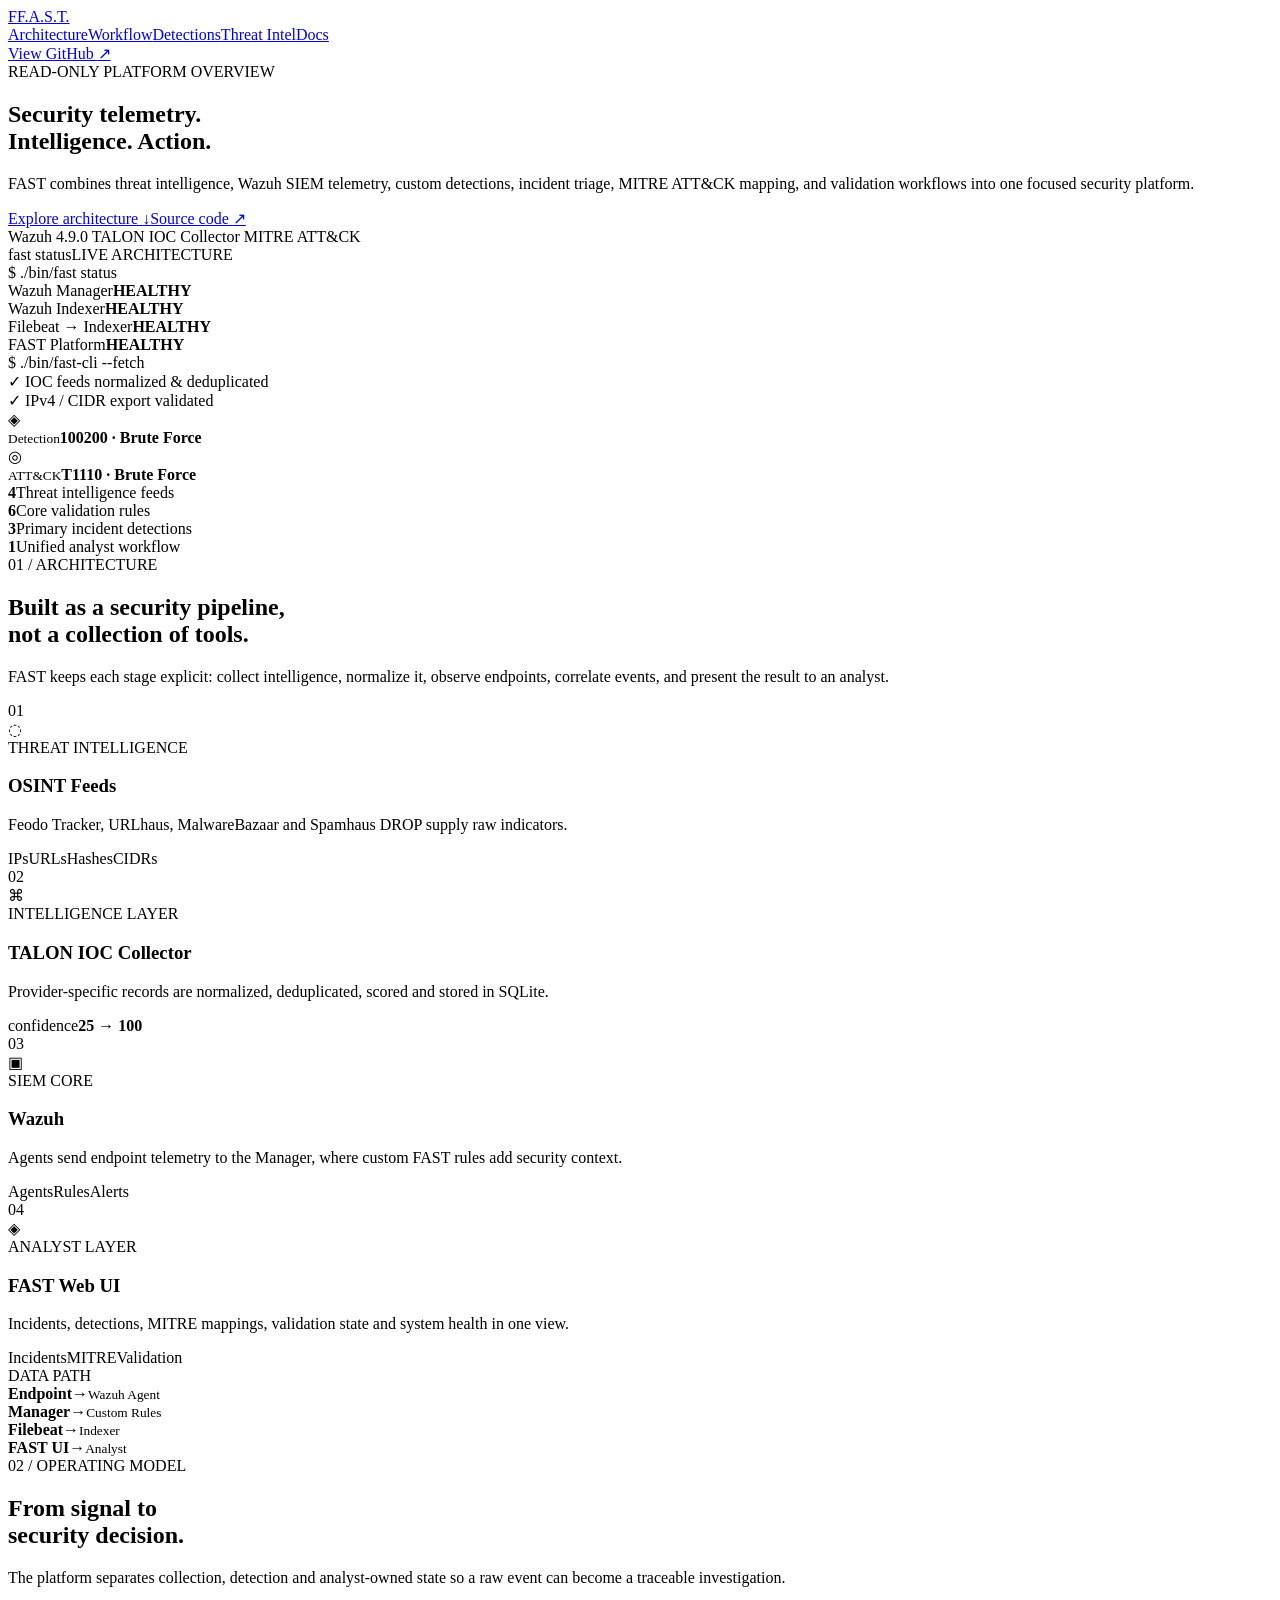
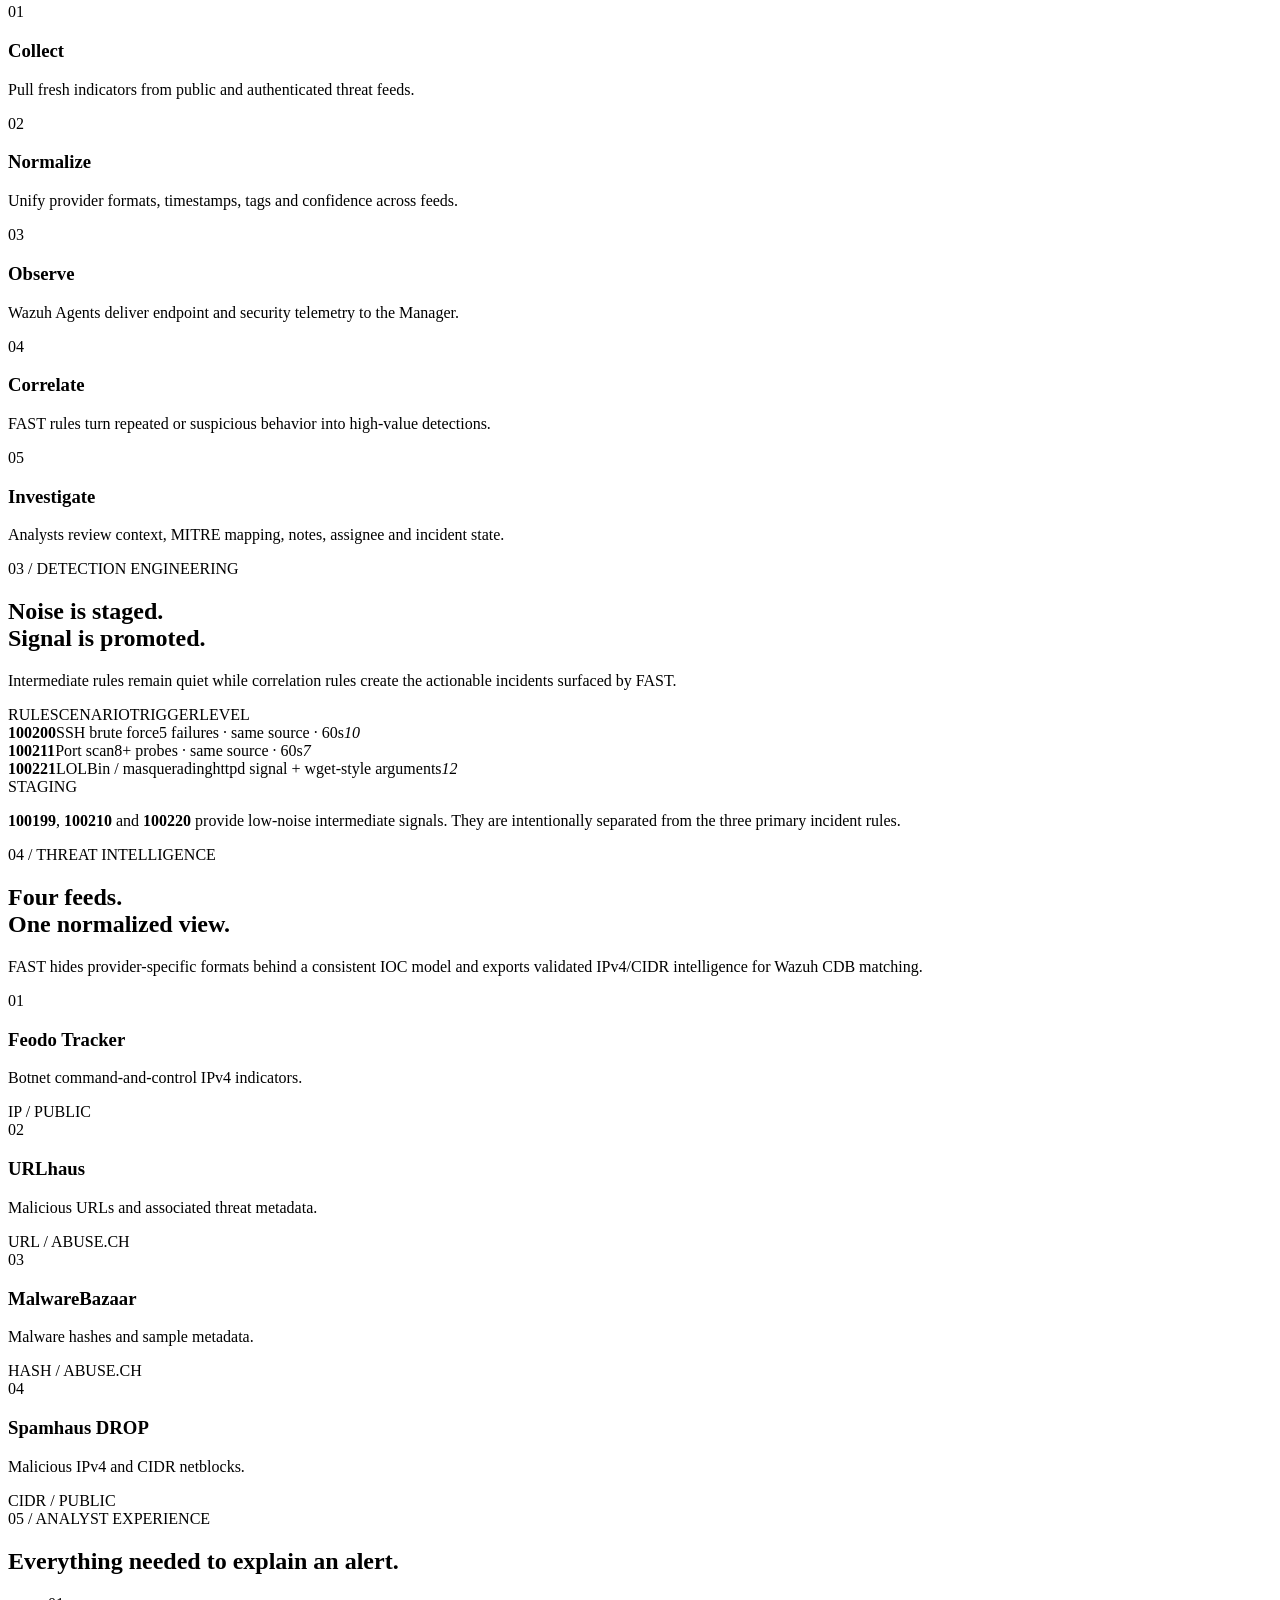
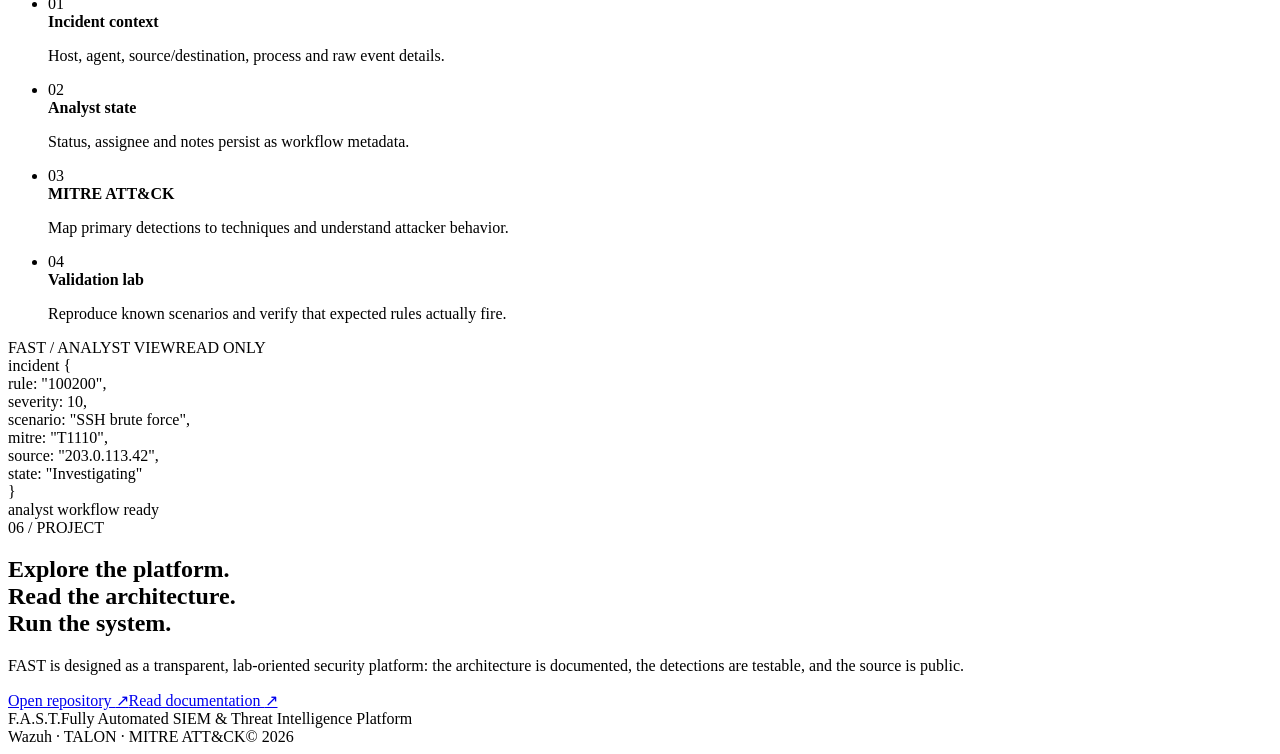
==== landing/index.html @ 554fa0b7 "Add FAST public landing page" ====
<!doctype html>
<html lang="en">
<head>
  <meta charset="utf-8">
  <meta name="viewport" content="width=device-width, initial-scale=1">
  <meta name="theme-color" content="#07110f">
  <meta name="description" content="FAST — Fully Automated SIEM & Threat Intelligence Platform. A Wazuh-based security platform combining threat intelligence, custom detections, incident workflow, MITRE ATT&CK mapping, and validation tooling.">
  <title>FAST — SIEM & Threat Intelligence Platform</title>
  <link rel="stylesheet" href="styles.css">
</head>
<body>
  <div class="noise" aria-hidden="true"></div>
  <header class="site-header">
    <a class="brand" href="#top" aria-label="FAST home"><span class="brand-mark">F</span><span class="brand-name">F.A.S.T.</span></a>
    <nav class="nav" aria-label="Primary navigation"><a href="#architecture">Architecture</a><a href="#workflow">Workflow</a><a href="#detections">Detections</a><a href="#feeds">Threat Intel</a><a href="#docs">Docs</a></nav>
    <a class="header-cta" href="https://github.com/eppzx2/fast" target="_blank" rel="noreferrer">View GitHub <span>↗</span></a>
  </header>

  <main id="top">
    <section class="hero section-shell">
      <div class="hero-copy reveal">
        <div class="eyebrow"><span class="pulse"></span> READ-ONLY PLATFORM OVERVIEW</div>
        <h1>Security telemetry.<br><span>Intelligence.</span> Action.</h1>
        <p class="hero-lead">FAST combines threat intelligence, Wazuh SIEM telemetry, custom detections, incident triage, MITRE ATT&amp;CK mapping, and validation workflows into one focused security platform.</p>
        <div class="hero-actions"><a class="button button-primary" href="#architecture">Explore architecture <span>↓</span></a><a class="button button-ghost" href="https://github.com/eppzx2/fast" target="_blank" rel="noreferrer">Source code <span>↗</span></a></div>
        <div class="hero-meta"><span><i></i> Wazuh 4.9.0</span><span><i></i> TALON IOC Collector</span><span><i></i> MITRE ATT&amp;CK</span></div>
      </div>
      <div class="hero-visual reveal delay-1" aria-label="FAST platform status illustration">
        <div class="orb orb-a"></div><div class="orb orb-b"></div>
        <div class="terminal-card">
          <div class="terminal-top"><span class="dot"></span><span class="dot"></span><span class="dot"></span><span class="terminal-title">fast status</span><span class="terminal-live">LIVE ARCHITECTURE</span></div>
          <div class="terminal-body">
            <div class="term-line"><span class="prompt">$</span> ./bin/fast status</div><div class="term-gap"></div>
            <div class="status-row"><span>Wazuh Manager</span><strong>HEALTHY</strong></div>
            <div class="status-row"><span>Wazuh Indexer</span><strong>HEALTHY</strong></div>
            <div class="status-row"><span>Filebeat → Indexer</span><strong>HEALTHY</strong></div>
            <div class="status-row"><span>FAST Platform</span><strong>HEALTHY</strong></div><div class="term-gap"></div>
            <div class="term-line muted">$ ./bin/fast-cli --fetch</div>
            <div class="feed-line"><span class="mini-check">✓</span> IOC feeds normalized &amp; deduplicated</div>
            <div class="feed-line"><span class="mini-check">✓</span> IPv4 / CIDR export validated</div>
          </div>
        </div>
        <div class="floating-card card-a"><span class="card-icon">◈</span><div><small>Detection</small><b>100200 · Brute Force</b></div></div>
        <div class="floating-card card-b"><span class="card-icon">◎</span><div><small>ATT&amp;CK</small><b>T1110 · Brute Force</b></div></div>
      </div>
    </section>

    <section class="stats-strip section-shell reveal"><div><strong>4</strong><span>Threat intelligence feeds</span></div><div><strong>6</strong><span>Core validation rules</span></div><div><strong>3</strong><span>Primary incident detections</span></div><div><strong>1</strong><span>Unified analyst workflow</span></div></section>

    <section class="section-shell section" id="architecture">
      <div class="section-heading reveal"><div><span class="section-kicker">01 / ARCHITECTURE</span><h2>Built as a security pipeline,<br>not a collection of tools.</h2></div><p>FAST keeps each stage explicit: collect intelligence, normalize it, observe endpoints, correlate events, and present the result to an analyst.</p></div>
      <div class="architecture-grid reveal">
        <article class="arch-card intel"><div class="arch-number">01</div><div class="arch-icon">◌</div><span class="arch-label">THREAT INTELLIGENCE</span><h3>OSINT Feeds</h3><p>Feodo Tracker, URLhaus, MalwareBazaar and Spamhaus DROP supply raw indicators.</p><div class="chip-row"><span>IPs</span><span>URLs</span><span>Hashes</span><span>CIDRs</span></div></article>
        <div class="connector"><span></span></div>
        <article class="arch-card collector"><div class="arch-number">02</div><div class="arch-icon">⌘</div><span class="arch-label">INTELLIGENCE LAYER</span><h3>TALON IOC Collector</h3><p>Provider-specific records are normalized, deduplicated, scored and stored in SQLite.</p><div class="metric"><span>confidence</span><b>25 → 100</b></div></article>
        <div class="connector"><span></span></div>
        <article class="arch-card siem"><div class="arch-number">03</div><div class="arch-icon">▣</div><span class="arch-label">SIEM CORE</span><h3>Wazuh</h3><p>Agents send endpoint telemetry to the Manager, where custom FAST rules add security context.</p><div class="chip-row"><span>Agents</span><span>Rules</span><span>Alerts</span></div></article>
        <div class="connector"><span></span></div>
        <article class="arch-card platform"><div class="arch-number">04</div><div class="arch-icon">◈</div><span class="arch-label">ANALYST LAYER</span><h3>FAST Web UI</h3><p>Incidents, detections, MITRE mappings, validation state and system health in one view.</p><div class="chip-row"><span>Incidents</span><span>MITRE</span><span>Validation</span></div></article>
      </div>
      <div class="data-path reveal"><div class="data-path-title">DATA PATH</div><div class="path-item"><b>Endpoint</b><span>→</span><small>Wazuh Agent</small></div><div class="path-item"><b>Manager</b><span>→</span><small>Custom Rules</small></div><div class="path-item"><b>Filebeat</b><span>→</span><small>Indexer</small></div><div class="path-item"><b>FAST UI</b><span>→</span><small>Analyst</small></div></div>
    </section>

    <section class="section-shell section" id="workflow">
      <div class="section-heading reveal"><div><span class="section-kicker">02 / OPERATING MODEL</span><h2>From signal to<br>security decision.</h2></div><p>The platform separates collection, detection and analyst-owned state so a raw event can become a traceable investigation.</p></div>
      <div class="workflow reveal"><div class="workflow-line"></div><article class="step"><span>01</span><div><h3>Collect</h3><p>Pull fresh indicators from public and authenticated threat feeds.</p></div></article><article class="step"><span>02</span><div><h3>Normalize</h3><p>Unify provider formats, timestamps, tags and confidence across feeds.</p></div></article><article class="step"><span>03</span><div><h3>Observe</h3><p>Wazuh Agents deliver endpoint and security telemetry to the Manager.</p></div></article><article class="step"><span>04</span><div><h3>Correlate</h3><p>FAST rules turn repeated or suspicious behavior into high-value detections.</p></div></article><article class="step"><span>05</span><div><h3>Investigate</h3><p>Analysts review context, MITRE mapping, notes, assignee and incident state.</p></div></article></div>
    </section>

    <section class="section-shell section" id="detections">
      <div class="section-heading reveal"><div><span class="section-kicker">03 / DETECTION ENGINEERING</span><h2>Noise is staged.<br>Signal is promoted.</h2></div><p>Intermediate rules remain quiet while correlation rules create the actionable incidents surfaced by FAST.</p></div>
      <div class="detection-table reveal"><div class="table-head"><span>RULE</span><span>SCENARIO</span><span>TRIGGER</span><span>LEVEL</span></div><div class="table-row"><strong>100200</strong><span>SSH brute force</span><span>5 failures · same source · 60s</span><em>10</em></div><div class="table-row"><strong>100211</strong><span>Port scan</span><span>8+ probes · same source · 60s</span><em>7</em></div><div class="table-row"><strong>100221</strong><span>LOLBin / masquerading</span><span>httpd signal + wget-style arguments</span><em>12</em></div></div>
      <div class="staging-note reveal"><span>STAGING</span><p><b>100199</b>, <b>100210</b> and <b>100220</b> provide low-noise intermediate signals. They are intentionally separated from the three primary incident rules.</p></div>
    </section>

    <section class="section-shell section" id="feeds">
      <div class="section-heading reveal"><div><span class="section-kicker">04 / THREAT INTELLIGENCE</span><h2>Four feeds.<br>One normalized view.</h2></div><p>FAST hides provider-specific formats behind a consistent IOC model and exports validated IPv4/CIDR intelligence for Wazuh CDB matching.</p></div>
      <div class="feed-grid reveal"><article class="feed-card"><span class="feed-index">01</span><h3>Feodo Tracker</h3><p>Botnet command-and-control IPv4 indicators.</p><span class="feed-type">IP / PUBLIC</span></article><article class="feed-card"><span class="feed-index">02</span><h3>URLhaus</h3><p>Malicious URLs and associated threat metadata.</p><span class="feed-type">URL / ABUSE.CH</span></article><article class="feed-card"><span class="feed-index">03</span><h3>MalwareBazaar</h3><p>Malware hashes and sample metadata.</p><span class="feed-type">HASH / ABUSE.CH</span></article><article class="feed-card"><span class="feed-index">04</span><h3>Spamhaus DROP</h3><p>Malicious IPv4 and CIDR netblocks.</p><span class="feed-type">CIDR / PUBLIC</span></article></div>
    </section>

    <section class="section-shell section split-section"><div class="panel reveal"><span class="section-kicker">05 / ANALYST EXPERIENCE</span><h2>Everything needed to explain an alert.</h2><ul class="feature-list"><li><span>01</span><div><b>Incident context</b><p>Host, agent, source/destination, process and raw event details.</p></div></li><li><span>02</span><div><b>Analyst state</b><p>Status, assignee and notes persist as workflow metadata.</p></div></li><li><span>03</span><div><b>MITRE ATT&amp;CK</b><p>Map primary detections to techniques and understand attacker behavior.</p></div></li><li><span>04</span><div><b>Validation lab</b><p>Reproduce known scenarios and verify that expected rules actually fire.</p></div></li></ul></div><div class="code-panel reveal delay-1"><div class="code-top"><span>FAST / ANALYST VIEW</span><span>READ ONLY</span></div><div class="code-content"><div><span class="c-key">incident</span> <span class="c-punc">{</span></div><div class="indent"><span class="c-key">rule</span>: <span class="c-string">"100200"</span>,</div><div class="indent"><span class="c-key">severity</span>: <span class="c-number">10</span>,</div><div class="indent"><span class="c-key">scenario</span>: <span class="c-string">"SSH brute force"</span>,</div><div class="indent"><span class="c-key">mitre</span>: <span class="c-string">"T1110"</span>,</div><div class="indent"><span class="c-key">source</span>: <span class="c-string">"203.0.113.42"</span>,</div><div class="indent"><span class="c-key">state</span>: <span class="c-string">"Investigating"</span></div><div><span class="c-punc">}</span></div><div class="cursor-line"><span class="cursor"></span> analyst workflow ready</div></div></div></section>

    <section class="section-shell section final-section" id="docs"><div class="final-card reveal"><div class="final-glow"></div><span class="section-kicker">06 / PROJECT</span><h2>Explore the platform.<br>Read the architecture.<br><span>Run the system.</span></h2><p>FAST is designed as a transparent, lab-oriented security platform: the architecture is documented, the detections are testable, and the source is public.</p><div class="final-actions"><a class="button button-primary" href="https://github.com/eppzx2/fast" target="_blank" rel="noreferrer">Open repository <span>↗</span></a><a class="button button-ghost" href="https://github.com/eppzx2/fast/tree/main/docs" target="_blank" rel="noreferrer">Read documentation <span>↗</span></a></div></div></section>
  </main>

  <footer class="site-footer section-shell"><div><span class="footer-brand">F.A.S.T.</span><span>Fully Automated SIEM &amp; Threat Intelligence Platform</span></div><div><span>Wazuh · TALON · MITRE ATT&amp;CK</span><span>© 2026</span></div></footer>
  <script src="script.js"></script>
</body>
</html>
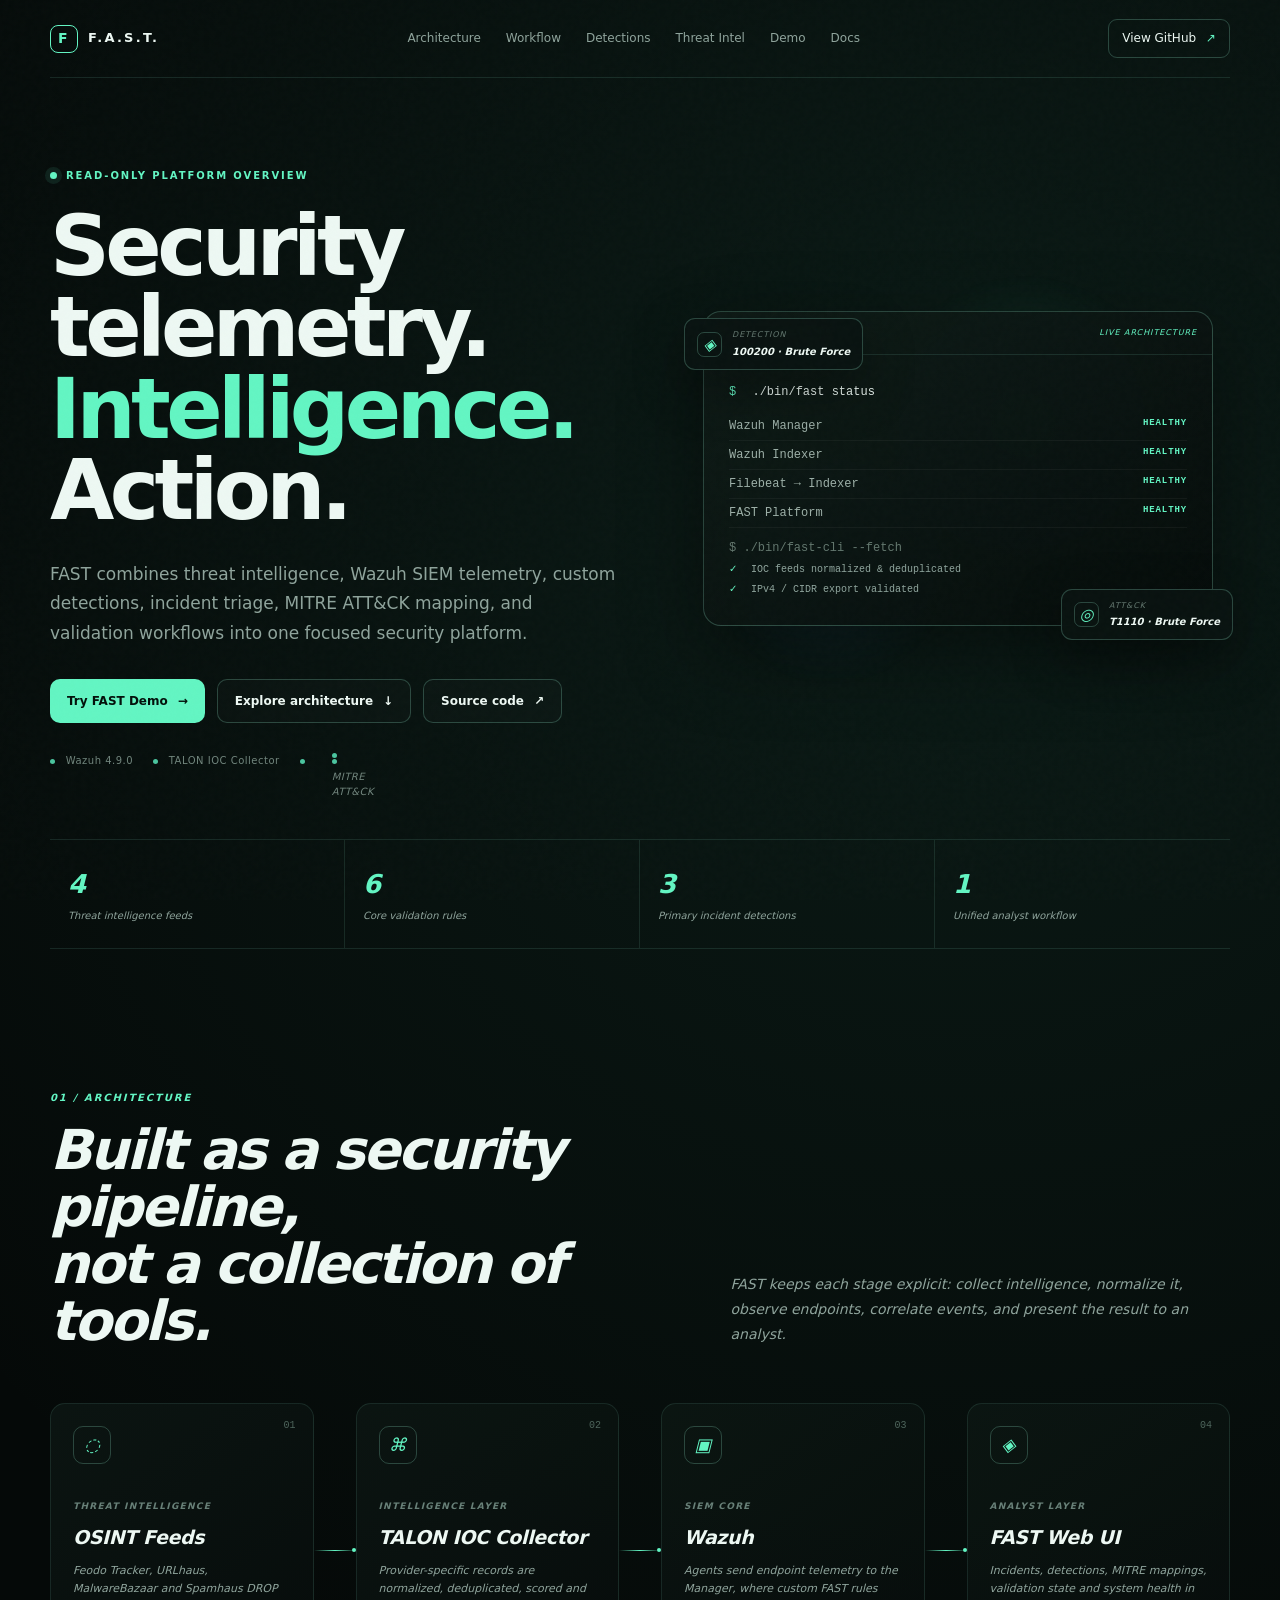
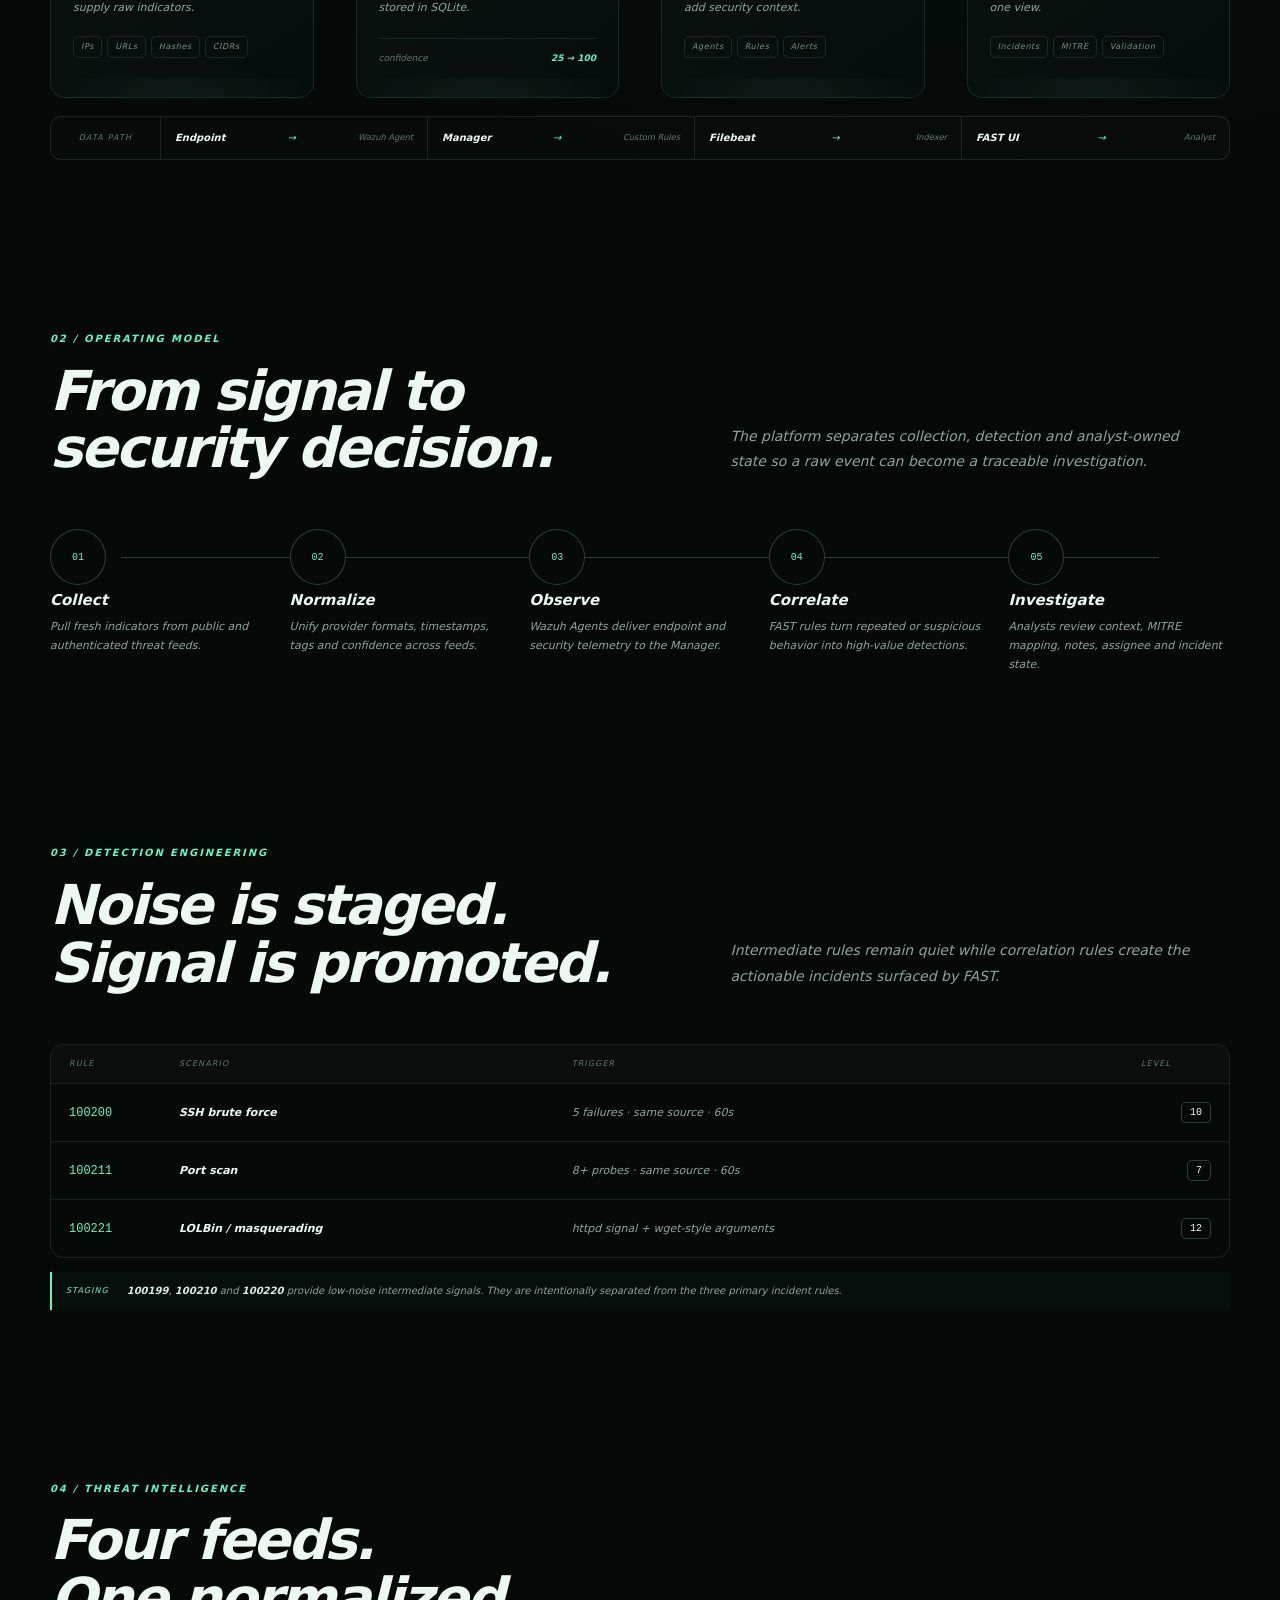
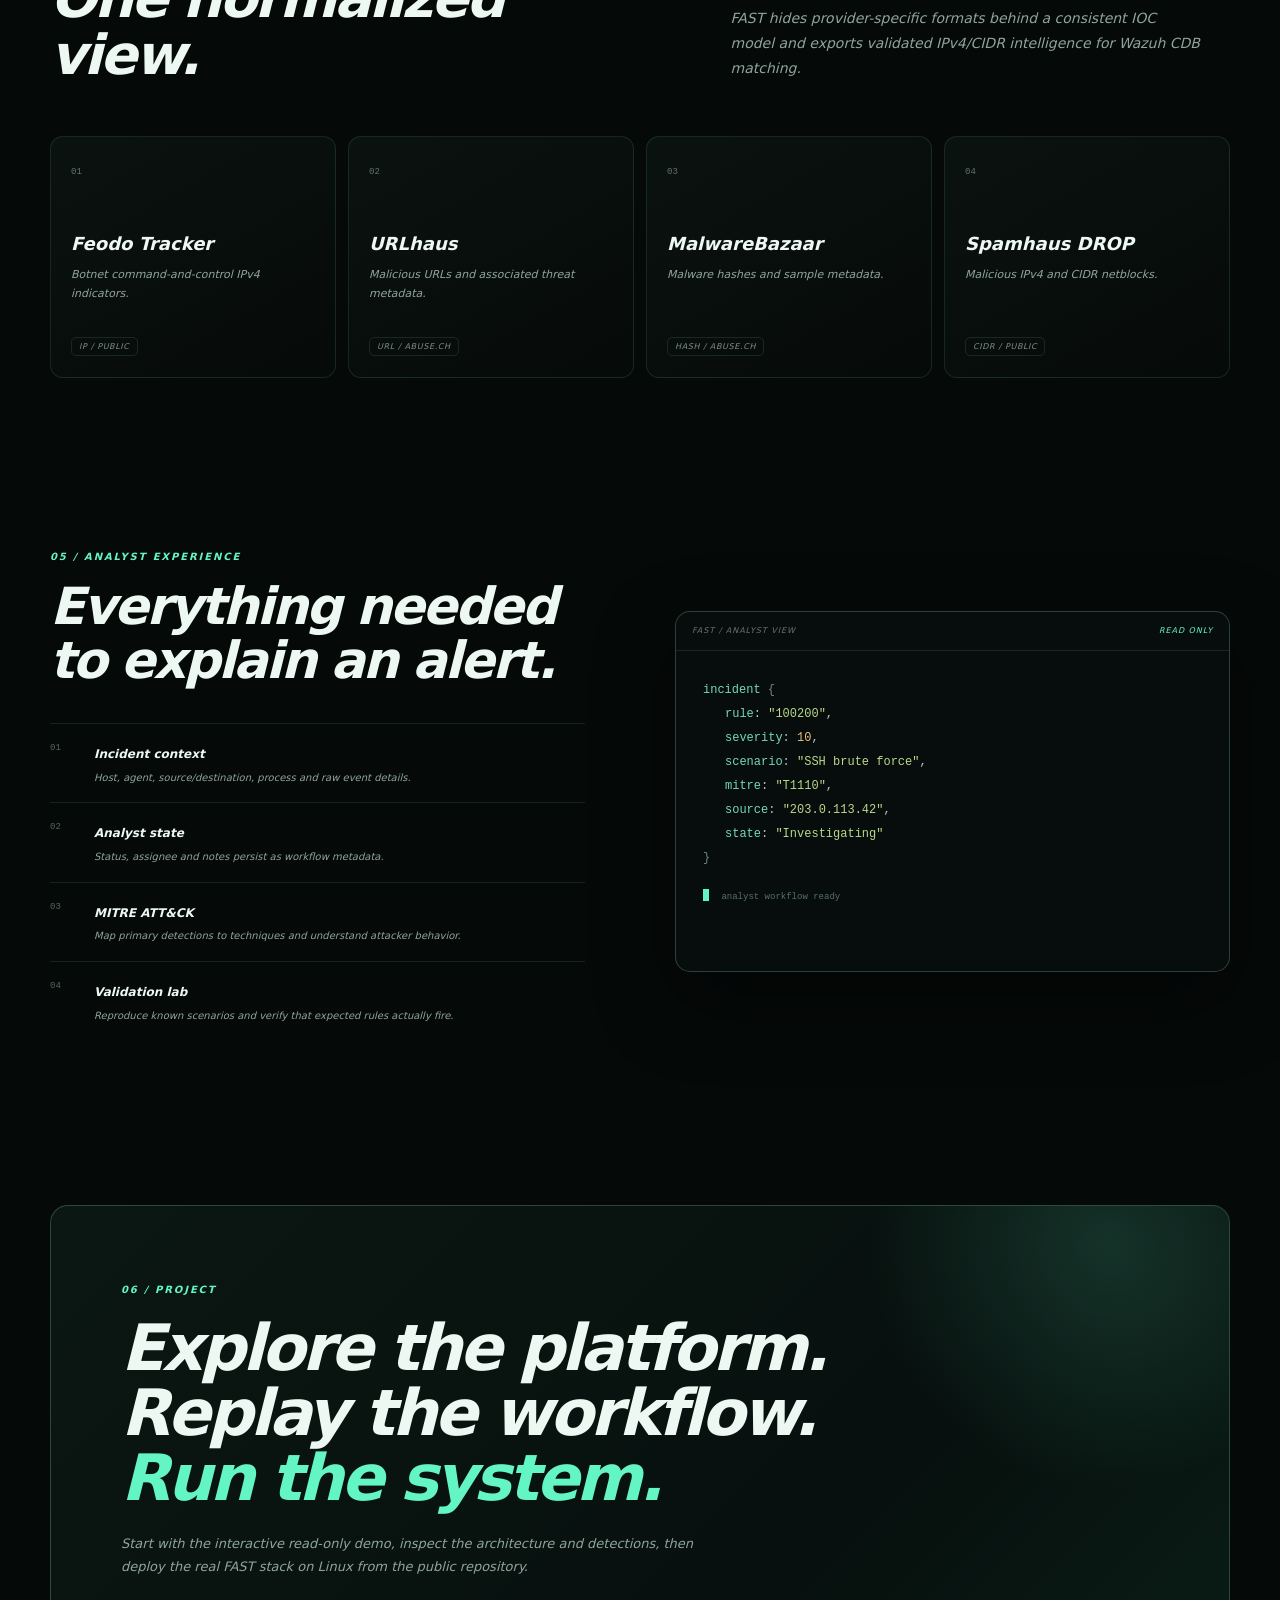
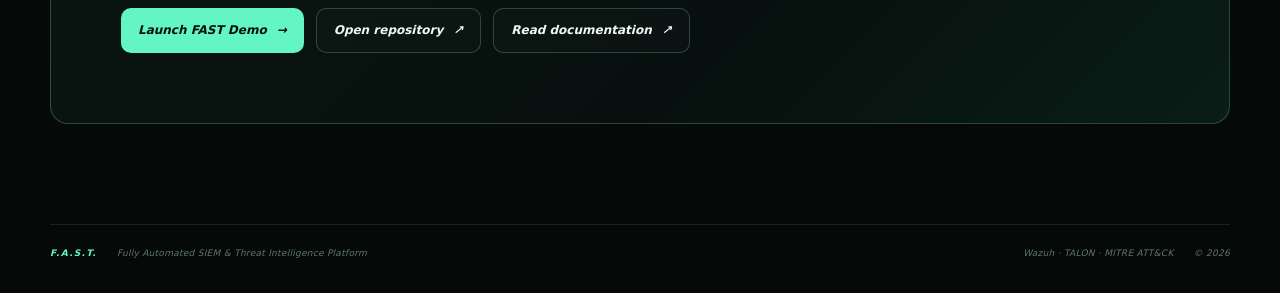
==== commit e18f9240: "Add FAST demo entry points to landing page" ====
--- a/landing/index.html
+++ b/landing/index.html
@@ -12,7 +12,7 @@
   <div class="noise" aria-hidden="true"></div>
   <header class="site-header">
     <a class="brand" href="#top" aria-label="FAST home"><span class="brand-mark">F</span><span class="brand-name">F.A.S.T.</span></a>
-    <nav class="nav" aria-label="Primary navigation"><a href="#architecture">Architecture</a><a href="#workflow">Workflow</a><a href="#detections">Detections</a><a href="#feeds">Threat Intel</a><a href="#docs">Docs</a></nav>
+    <nav class="nav" aria-label="Primary navigation"><a href="#architecture">Architecture</a><a href="#workflow">Workflow</a><a href="#detections">Detections</a><a href="#feeds">Threat Intel</a><a href="demo/index.html">Demo</a><a href="#docs">Docs</a></nav>
     <a class="header-cta" href="https://github.com/eppzx2/fast" target="_blank" rel="noreferrer">View GitHub <span>↗</span></a>
   </header>
 
@@ -22,8 +22,8 @@
         <div class="eyebrow"><span class="pulse"></span> READ-ONLY PLATFORM OVERVIEW</div>
         <h1>Security telemetry.<br><span>Intelligence.</span> Action.</h1>
         <p class="hero-lead">FAST combines threat intelligence, Wazuh SIEM telemetry, custom detections, incident triage, MITRE ATT&amp;CK mapping, and validation workflows into one focused security platform.</p>
-        <div class="hero-actions"><a class="button button-primary" href="#architecture">Explore architecture <span>↓</span></a><a class="button button-ghost" href="https://github.com/eppzx2/fast" target="_blank" rel="noreferrer">Source code <span>↗</span></a></div>
-        <div class="hero-meta"><span><i></i> Wazuh 4.9.0</span><span><i></i> TALON IOC Collector</span><span><i></i> MITRE ATT&amp;CK</span></div>
+        <div class="hero-actions"><a class="button button-primary" href="demo/index.html">Try FAST Demo <span>→</span></a><a class="button button-ghost" href="#architecture">Explore architecture <span>↓</span></a><a class="button button-ghost" href="https://github.com/eppzx2/fast" target="_blank" rel="noreferrer">Source code <span>↗</span></a></div>
+        <div class="hero-meta"><span><i></i> Wazuh 4.9.0</span><span><i></i> TALON IOC Collector</span><span><i></span><span><i></i> MITRE ATT&amp;CK</span></div>
       </div>
       <div class="hero-visual reveal delay-1" aria-label="FAST platform status illustration">
         <div class="orb orb-a"></div><div class="orb orb-b"></div>
@@ -79,7 +79,7 @@
 
     <section class="section-shell section split-section"><div class="panel reveal"><span class="section-kicker">05 / ANALYST EXPERIENCE</span><h2>Everything needed to explain an alert.</h2><ul class="feature-list"><li><span>01</span><div><b>Incident context</b><p>Host, agent, source/destination, process and raw event details.</p></div></li><li><span>02</span><div><b>Analyst state</b><p>Status, assignee and notes persist as workflow metadata.</p></div></li><li><span>03</span><div><b>MITRE ATT&amp;CK</b><p>Map primary detections to techniques and understand attacker behavior.</p></div></li><li><span>04</span><div><b>Validation lab</b><p>Reproduce known scenarios and verify that expected rules actually fire.</p></div></li></ul></div><div class="code-panel reveal delay-1"><div class="code-top"><span>FAST / ANALYST VIEW</span><span>READ ONLY</span></div><div class="code-content"><div><span class="c-key">incident</span> <span class="c-punc">{</span></div><div class="indent"><span class="c-key">rule</span>: <span class="c-string">"100200"</span>,</div><div class="indent"><span class="c-key">severity</span>: <span class="c-number">10</span>,</div><div class="indent"><span class="c-key">scenario</span>: <span class="c-string">"SSH brute force"</span>,</div><div class="indent"><span class="c-key">mitre</span>: <span class="c-string">"T1110"</span>,</div><div class="indent"><span class="c-key">source</span>: <span class="c-string">"203.0.113.42"</span>,</div><div class="indent"><span class="c-key">state</span>: <span class="c-string">"Investigating"</span></div><div><span class="c-punc">}</span></div><div class="cursor-line"><span class="cursor"></span> analyst workflow ready</div></div></div></section>
 
-    <section class="section-shell section final-section" id="docs"><div class="final-card reveal"><div class="final-glow"></div><span class="section-kicker">06 / PROJECT</span><h2>Explore the platform.<br>Read the architecture.<br><span>Run the system.</span></h2><p>FAST is designed as a transparent, lab-oriented security platform: the architecture is documented, the detections are testable, and the source is public.</p><div class="final-actions"><a class="button button-primary" href="https://github.com/eppzx2/fast" target="_blank" rel="noreferrer">Open repository <span>↗</span></a><a class="button button-ghost" href="https://github.com/eppzx2/fast/tree/main/docs" target="_blank" rel="noreferrer">Read documentation <span>↗</span></a></div></div></section>
+    <section class="section-shell section final-section" id="docs"><div class="final-card reveal"><div class="final-glow"></div><span class="section-kicker">06 / PROJECT</span><h2>Explore the platform.<br>Replay the workflow.<br><span>Run the system.</span></h2><p>Start with the interactive read-only demo, inspect the architecture and detections, then deploy the real FAST stack on Linux from the public repository.</p><div class="final-actions"><a class="button button-primary" href="demo/index.html">Launch FAST Demo <span>→</span></a><a class="button button-ghost" href="https://github.com/eppzx2/fast" target="_blank" rel="noreferrer">Open repository <span>↗</span></a><a class="button button-ghost" href="https://github.com/eppzx2/fast/tree/main/docs" target="_blank" rel="noreferrer">Read documentation <span>↗</span></a></div></div></section>
   </main>
 
   <footer class="site-footer section-shell"><div><span class="footer-brand">F.A.S.T.</span><span>Fully Automated SIEM &amp; Threat Intelligence Platform</span></div><div><span>Wazuh · TALON · MITRE ATT&amp;CK</span><span>© 2026</span></div></footer>
--- a/landing/styles.css
+++ b/landing/styles.css
@@ -0,0 +1,6 @@
+:root{
+  --bg:#050908;--panel:#09110f;--panel-2:#0c1513;--line:rgba(158,255,222,.11);--line-strong:rgba(158,255,222,.22);
+  --text:#edf8f3;--muted:#8fa49c;--accent:#63f5c3;--accent-2:#b1ffe5;--danger:#ffb36b;--max:1180px;
+  --shadow:0 28px 80px rgba(0,0,0,.42)
+}
+*{box-sizing:border-box}html{scroll-behavior:smooth}body{margin:0;background:radial-gradient(circle at 75% 10%,rgba(54,157,126,.12),transparent 28%),var(--bg);color:var(--text);font-family:Inter,ui-sans-serif,system-ui,-apple-system,BlinkMacSystemFont,"Segoe UI",sans-serif;line-height:1.55;overflow-x:hidden}.noise{position:fixed;inset:0;pointer-events:none;opacity:.025;background-image:url("data:image/svg+xml,%3Csvg viewBox='0 0 180 180' xmlns='http://www.w3.org/2000/svg'%3E%3Cfilter id='n'%3E%3CfeTurbulence type='fractalNoise' baseFrequency='.9' numOctaves='4' stitchTiles='stitch'/%3E%3C/filter%3E%3Crect width='100%25' height='100%25' filter='url(%23n)' opacity='.7'/%3E%3C/svg%3E");z-index:20}.section-shell{width:min(calc(100% - 48px),var(--max));margin-inline:auto}.site-header{height:78px;display:flex;align-items:center;justify-content:space-between;gap:24px;width:min(calc(100% - 48px),var(--max));margin:auto;border-bottom:1px solid var(--line)}.brand{display:flex;align-items:center;gap:10px;color:var(--text);text-decoration:none;font-weight:800;letter-spacing:.14em}.brand-mark{display:grid;place-items:center;width:28px;height:28px;border:1px solid var(--accent);border-radius:8px;color:var(--accent);font-size:14px}.brand-name{font-size:13px}.nav{display:flex;gap:25px}.nav a,.header-cta{color:var(--muted);font-size:12px;text-decoration:none;transition:.2s}.nav a:hover,.header-cta:hover{color:var(--text)}.header-cta{border:1px solid var(--line-strong);padding:9px 13px;border-radius:9px;color:var(--text)}.header-cta span{color:var(--accent);margin-left:6px}.hero{min-height:720px;display:grid;grid-template-columns:1.02fr .98fr;align-items:center;gap:70px;padding:90px 0 70px;position:relative}.eyebrow,.section-kicker{font-size:10px;letter-spacing:.19em;color:var(--accent);font-weight:800}.eyebrow{display:flex;align-items:center;gap:9px;margin-bottom:22px}.pulse{width:7px;height:7px;border-radius:50%;background:var(--accent);box-shadow:0 0 0 5px rgba(99,245,195,.09)}h1,h2,h3,p{margin-top:0}h1{font-size:clamp(52px,6.5vw,86px);line-height:.98;letter-spacing:-.055em;margin-bottom:28px;font-weight:780}h1 span,h2 span{color:var(--accent)}.hero-lead{max-width:650px;font-size:17px;color:var(--muted);line-height:1.75}.hero-actions,.final-actions{display:flex;gap:12px;margin-top:30px;flex-wrap:wrap}.button{display:inline-flex;align-items:center;gap:10px;padding:12px 17px;border-radius:10px;text-decoration:none;font-size:12px;font-weight:750;transition:.2s}.button-primary{background:var(--accent);color:#03110b}.button-primary:hover{transform:translateY(-2px);box-shadow:0 12px 35px rgba(99,245,195,.16)}.button-ghost{border:1px solid var(--line-strong);color:var(--text);background:rgba(255,255,255,.015)}.button-ghost:hover{background:rgba(255,255,255,.05)}.hero-meta{display:flex;gap:20px;flex-wrap:wrap;margin-top:30px;color:#71857d;font-size:10px;letter-spacing:.05em}.hero-meta i{display:inline-block;width:5px;height:5px;border-radius:50%;background:#4bc59f;margin-right:7px}.hero-visual{position:relative;min-height:500px;display:grid;place-items:center}.orb{position:absolute;border-radius:50%;filter:blur(1px);pointer-events:none}.orb-a{width:310px;height:310px;background:radial-gradient(circle,rgba(70,237,182,.13),transparent 68%);top:50px;right:50px}.orb-b{width:250px;height:250px;background:radial-gradient(circle,rgba(72,149,255,.09),transparent 70%);bottom:30px;left:20px}.terminal-card{position:relative;width:min(100%,510px);border:1px solid var(--line-strong);background:linear-gradient(145deg,rgba(15,28,24,.96),rgba(6,12,11,.96));border-radius:18px;box-shadow:var(--shadow);overflow:hidden;z-index:2}.terminal-top{height:43px;border-bottom:1px solid var(--line);display:flex;align-items:center;padding:0 15px;gap:6px}.dot{width:6px;height:6px;border-radius:50%;background:#3b5b50}.terminal-title{margin-left:10px;color:#779087;font-size:10px;font-family:ui-monospace,monospace}.terminal-live{margin-left:auto;font-size:8px;letter-spacing:.12em;color:var(--accent)}.terminal-body{padding:25px;font:12px/2 ui-monospace,SFMono-Regular,Menlo,monospace}.prompt{color:var(--accent);margin-right:9px}.term-gap{height:8px}.status-row{display:flex;justify-content:space-between;border-bottom:1px solid rgba(255,255,255,.045);padding:2px 0;color:#9db0a8}.status-row strong{font-size:9px;color:var(--accent);letter-spacing:.1em}.muted{color:#63776e}.feed-line{color:#90a69e;font-size:10px}.mini-check{color:var(--accent);margin-right:8px}.floating-card{position:absolute;z-index:3;display:flex;gap:10px;align-items:center;background:rgba(10,20,17,.94);border:1px solid var(--line-strong);padding:10px 12px;border-radius:11px;box-shadow:0 18px 50px rgba(0,0,0,.35);backdrop-filter:blur(10px)}.card-a{left:-2px;top:100px}.card-b{right:-3px;bottom:78px}.card-icon{width:25px;height:25px;border:1px solid var(--line-strong);border-radius:7px;display:grid;place-items:center;color:var(--accent)}.floating-card small{display:block;color:#63776f;font-size:8px;letter-spacing:.11em;text-transform:uppercase}.floating-card b{display:block;font-size:10px;margin-top:2px}.stats-strip{display:grid;grid-template-columns:repeat(4,1fr);border-block:1px solid var(--line);margin-bottom:10px}.stats-strip>div{padding:24px 18px;border-right:1px solid var(--line)}.stats-strip>div:last-child{border-right:0}.stats-strip strong{display:block;font-size:26px;color:var(--accent);letter-spacing:-.04em}.stats-strip span{display:block;color:var(--muted);font-size:10px;margin-top:4px}.section{padding:125px 0 40px}.section-heading{display:grid;grid-template-columns:1.1fr .9fr;gap:70px;align-items:end;margin-bottom:52px}.section-heading h2{font-size:clamp(36px,4.3vw,58px);line-height:1.04;letter-spacing:-.045em;margin:13px 0 0}.section-heading p{color:var(--muted);font-size:14px;line-height:1.8;max-width:470px;margin-bottom:3px}.architecture-grid{display:grid;grid-template-columns:1fr 42px 1fr 42px 1fr 42px 1fr;align-items:stretch}.arch-card{background:linear-gradient(145deg,rgba(12,22,19,.92),rgba(7,13,12,.92));border:1px solid var(--line);border-radius:15px;padding:22px;min-height:295px;position:relative;overflow:hidden}.arch-card:after{content:"";position:absolute;inset:auto -30% -45% -30%;height:150px;background:radial-gradient(circle,rgba(99,245,195,.08),transparent 65%)}.arch-number{position:absolute;right:17px;top:16px;color:#4e655c;font:10px ui-monospace,monospace}.arch-icon{width:38px;height:38px;border:1px solid var(--line-strong);border-radius:10px;display:grid;place-items:center;color:var(--accent);font-size:18px;margin-bottom:28px}.arch-label{font-size:9px;letter-spacing:.14em;color:#688078;font-weight:800}.arch-card h3{font-size:19px;margin:7px 0 9px;letter-spacing:-.02em}.arch-card p{font-size:11px;color:var(--muted);line-height:1.7}.chip-row{display:flex;gap:5px;flex-wrap:wrap;margin-top:18px}.chip-row span,.feed-type{border:1px solid var(--line);border-radius:5px;padding:4px 7px;color:#789089;font-size:8px;letter-spacing:.08em}.metric{display:flex;justify-content:space-between;margin-top:20px;border-top:1px solid var(--line);padding-top:13px;font-size:9px;color:#63776f}.metric b{color:var(--accent)}.connector{display:flex;align-items:center;justify-content:center}.connector span{height:1px;width:100%;background:linear-gradient(90deg,transparent,var(--accent),transparent);position:relative}.connector span:after{content:"";position:absolute;right:0;top:-2px;width:4px;height:4px;border-radius:50%;background:var(--accent)}.data-path{display:grid;grid-template-columns:110px repeat(4,1fr);margin-top:18px;border:1px solid var(--line);border-radius:11px;overflow:hidden;background:rgba(255,255,255,.012)}.data-path-title{padding:15px;color:#62766d;font-size:8px;letter-spacing:.14em;display:grid;place-items:center;border-right:1px solid var(--line)}.path-item{padding:12px 14px;display:flex;align-items:center;justify-content:space-between;border-right:1px solid var(--line);font-size:10px}.path-item:last-child{border:0}.path-item b{font-size:10px}.path-item span{color:var(--accent)}.path-item small{color:#62766d}.workflow{position:relative;display:grid;grid-template-columns:repeat(5,1fr);gap:18px}.workflow-line{position:absolute;left:6%;right:6%;top:28px;height:1px;background:var(--line-strong)}.step{position:relative;padding-top:60px}.step>span{position:absolute;top:0;left:0;width:56px;height:56px;border:1px solid var(--line-strong);border-radius:50%;display:grid;place-items:center;color:var(--accent);font:10px ui-monospace,monospace;background:var(--bg)}.step h3{font-size:15px;margin-bottom:6px}.step p{color:var(--muted);font-size:11px;line-height:1.7;margin:0}.detection-table{border:1px solid var(--line);border-radius:13px;overflow:hidden}.table-head,.table-row{display:grid;grid-template-columns:110px 1fr 1.45fr 70px;align-items:center}.table-head{padding:13px 18px;color:#63766e;font-size:8px;letter-spacing:.14em;background:rgba(255,255,255,.018)}.table-row{padding:18px;border-top:1px solid var(--line);font-size:11px}.table-row strong{color:var(--accent);font:12px ui-monospace,monospace}.table-row span:nth-child(2){font-weight:700}.table-row span:nth-child(3){color:var(--muted)}.table-row em{font-style:normal;justify-self:end;border:1px solid var(--line-strong);padding:4px 8px;border-radius:5px;color:var(--text);font:10px ui-monospace,monospace}.staging-note{display:flex;gap:18px;align-items:center;margin-top:14px;border-left:2px solid var(--accent);padding:11px 14px;background:rgba(99,245,195,.025)}.staging-note span{font-size:8px;color:var(--accent);letter-spacing:.13em}.staging-note p{margin:0;color:var(--muted);font-size:10px}.staging-note b{color:#d9ebe4}.feed-grid{display:grid;grid-template-columns:repeat(4,1fr);gap:12px}.feed-card{min-height:210px;border:1px solid var(--line);border-radius:13px;padding:20px;background:linear-gradient(150deg,rgba(12,22,19,.8),rgba(6,11,10,.8));position:relative}.feed-index{font:9px ui-monospace,monospace;color:#5f756d}.feed-card h3{font-size:18px;margin:48px 0 8px}.feed-card p{color:var(--muted);font-size:11px;line-height:1.7;min-height:55px}.split-section{display:grid;grid-template-columns:1fr 1fr;gap:70px;align-items:center}.panel{padding-right:20px}.panel h2{font-size:clamp(34px,4vw,53px);line-height:1.05;letter-spacing:-.045em;margin:13px 0 35px}.feature-list{list-style:none;padding:0;margin:0}.feature-list li{display:grid;grid-template-columns:32px 1fr;gap:12px;padding:17px 0;border-top:1px solid var(--line)}.feature-list li>span{color:#52675e;font:9px ui-monospace,monospace;padding-top:2px}.feature-list b{font-size:12px}.feature-list p{font-size:10px;color:var(--muted);margin:4px 0 0}.code-panel{border:1px solid var(--line-strong);border-radius:15px;overflow:hidden;background:#070d0c;box-shadow:var(--shadow)}.code-top{display:flex;justify-content:space-between;padding:13px 16px;border-bottom:1px solid var(--line);font-size:8px;letter-spacing:.12em;color:#63766d}.code-top span:last-child{color:var(--accent)}.code-content{padding:27px;font:12px/2 ui-monospace,SFMono-Regular,Menlo,monospace;color:#b4c9c0;min-height:320px}.indent{padding-left:22px}.c-key{color:#75d8b4}.c-string{color:#b8d88a}.c-number{color:#e8bc79}.c-punc{color:#71877d}.cursor-line{margin-top:18px;color:#587067;font-size:9px}.cursor{display:inline-block;width:6px;height:12px;background:var(--accent);vertical-align:-2px;margin-right:7px;animation:blink 1s infinite}@keyframes blink{50%{opacity:.25}}.final-section{padding-bottom:100px}.final-card{position:relative;overflow:hidden;border:1px solid var(--line-strong);border-radius:18px;padding:70px;min-height:400px;background:linear-gradient(135deg,#0b1713,#07100e 65%,#0a1d16)}.final-glow{position:absolute;width:500px;height:500px;right:-130px;top:-210px;background:radial-gradient(circle,rgba(99,245,195,.15),transparent 68%);pointer-events:none}.final-card h2{font-size:clamp(40px,5vw,68px);line-height:1.02;letter-spacing:-.05em;margin:15px 0 20px;position:relative}.final-card p{max-width:590px;color:var(--muted);font-size:13px;line-height:1.8;position:relative}.site-footer{display:flex;justify-content:space-between;gap:20px;padding:22px 0 32px;border-top:1px solid var(--line);color:#61756c;font-size:9px;letter-spacing:.03em}.site-footer>div{display:flex;gap:20px}.footer-brand{color:var(--accent);font-weight:800;letter-spacing:.14em}.reveal{opacity:0;transform:translateY(16px);transition:opacity .65s ease,transform .65s ease}.reveal.visible{opacity:1;transform:none}.delay-1{transition-delay:.1s}@media(max-width:1000px){.nav{display:none}.hero{grid-template-columns:1fr;gap:25px}.hero-visual{min-height:430px}.architecture-grid{grid-template-columns:1fr 1fr;gap:12px}.architecture-grid .connector{display:none}.data-path{grid-template-columns:1fr 1fr}.data-path-title{grid-column:1/-1;border-right:0;border-bottom:1px solid var(--line)}.path-item:nth-child(3){border-right:0}.workflow{grid-template-columns:1fr}.workflow-line{left:27px;right:auto;top:28px;bottom:28px;width:1px;height:auto}.step{padding:0 0 0 75px;min-height:75px}.step>span{top:0}.feed-grid{grid-template-columns:1fr 1fr}.split-section{grid-template-columns:1fr;gap:35px}.section-heading{grid-template-columns:1fr;gap:22px}.stats-strip{grid-template-columns:1fr 1fr}.stats-strip>div:nth-child(2){border-right:0}.stats-strip>div:nth-child(-n+2){border-bottom:1px solid var(--line)}}@media(max-width:620px){.section-shell,.site-header{width:min(calc(100% - 28px),var(--max))}.site-header{height:68px}.header-cta{display:none}.hero{padding-top:65px;min-height:auto}.hero-visual{min-height:390px}.terminal-card{width:100%}.floating-card{display:none}h1{font-size:48px}.hero-lead{font-size:14px}.stats-strip strong{font-size:22px}.architecture-grid{grid-template-columns:1fr}.architecture-grid .connector{display:none}.data-path{grid-template-columns:1fr}.path-item{border-right:0;border-bottom:1px solid var(--line)}.feed-grid{grid-template-columns:1fr}.table-head{display:none}.table-row{grid-template-columns:1fr 1fr;gap:8px}.table-row span:nth-child(3){grid-column:1/-1}.table-row em{justify-self:start}.final-card{padding:35px 24px}.site-footer{flex-direction:column}.site-footer>div{flex-wrap:wrap}}
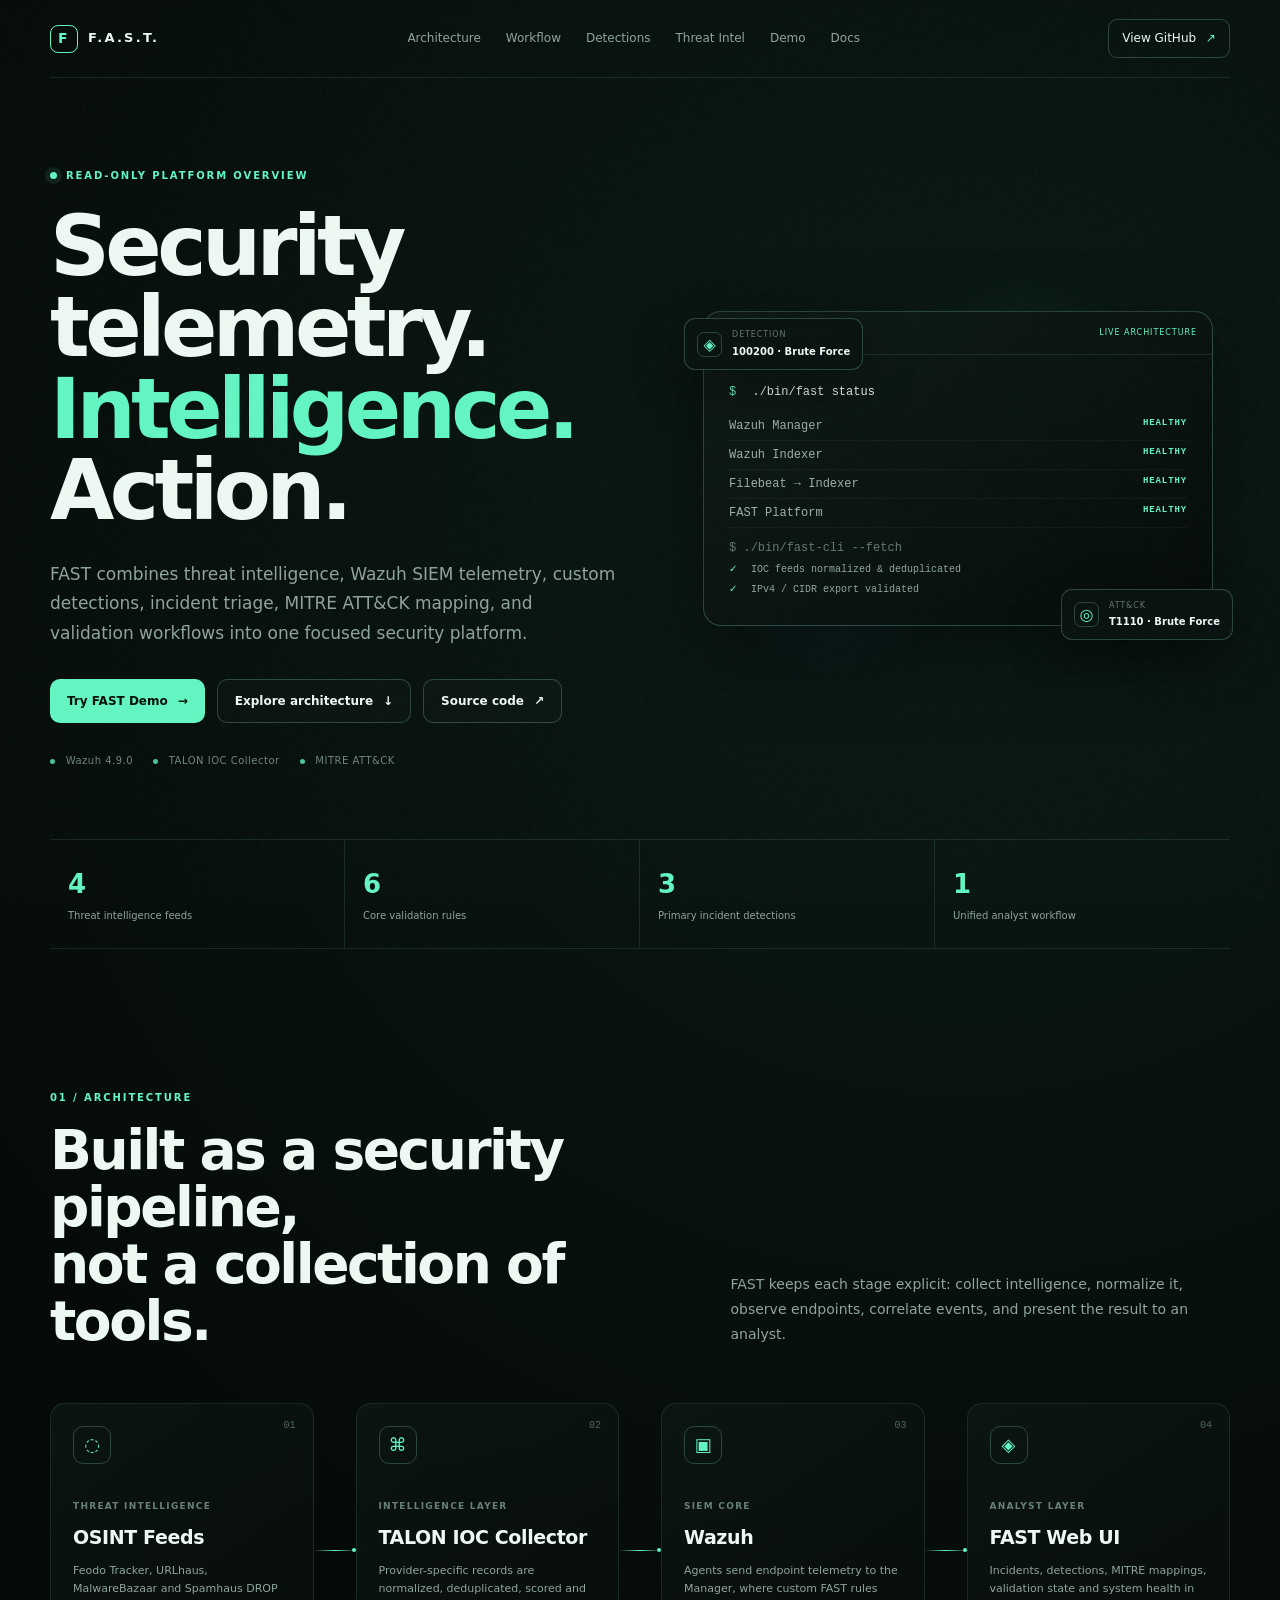
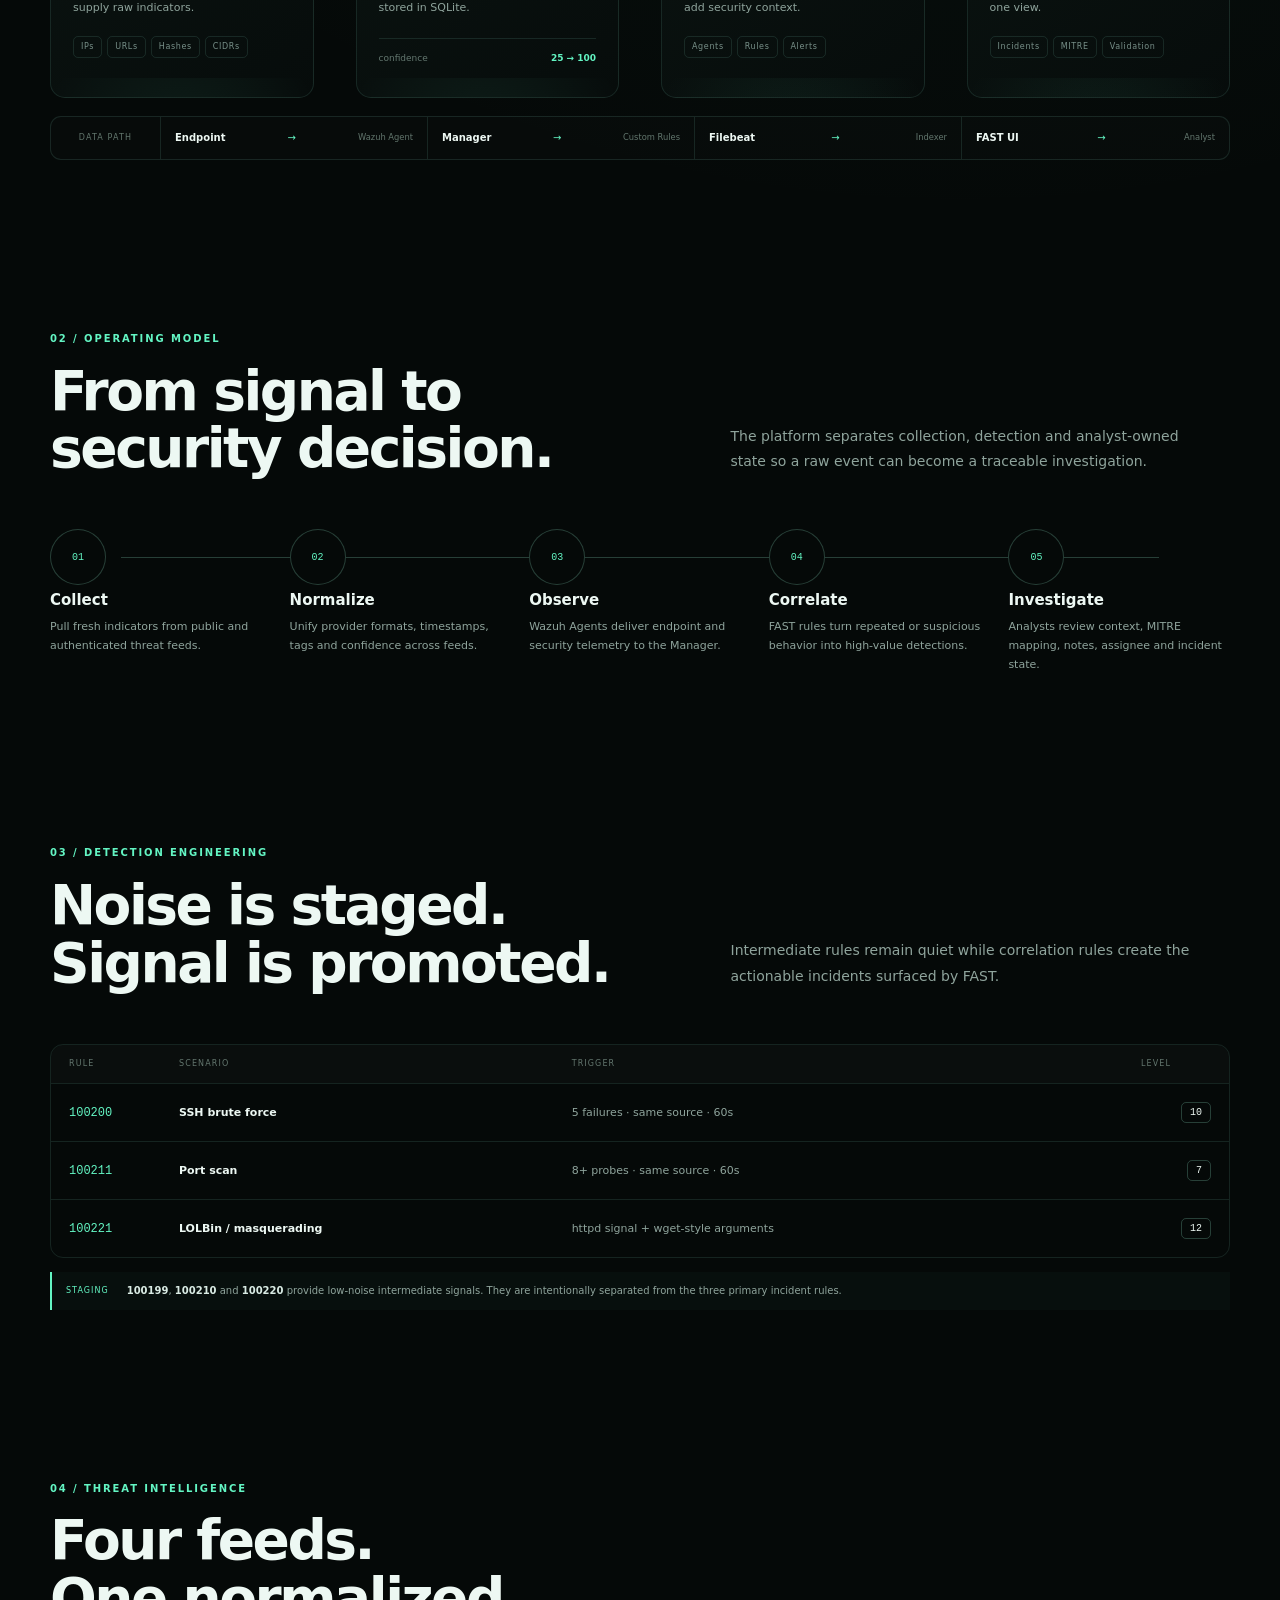
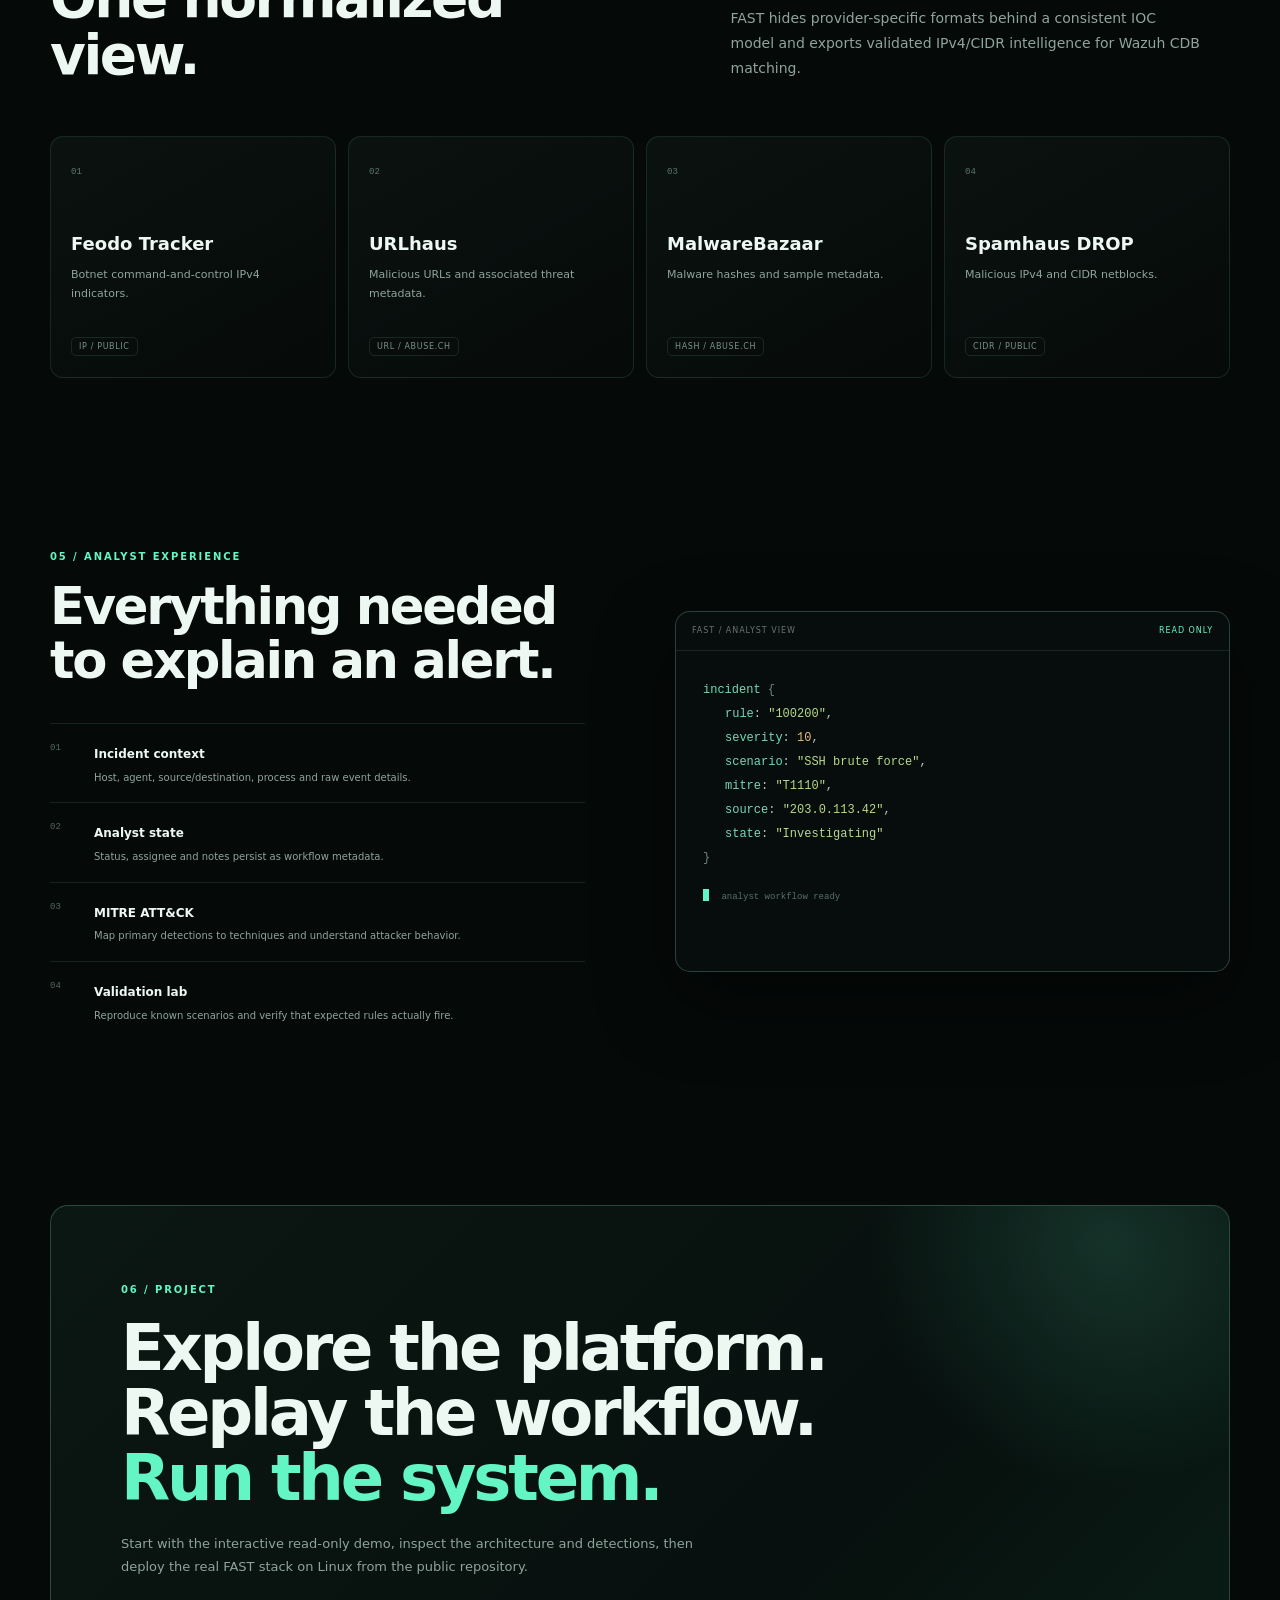
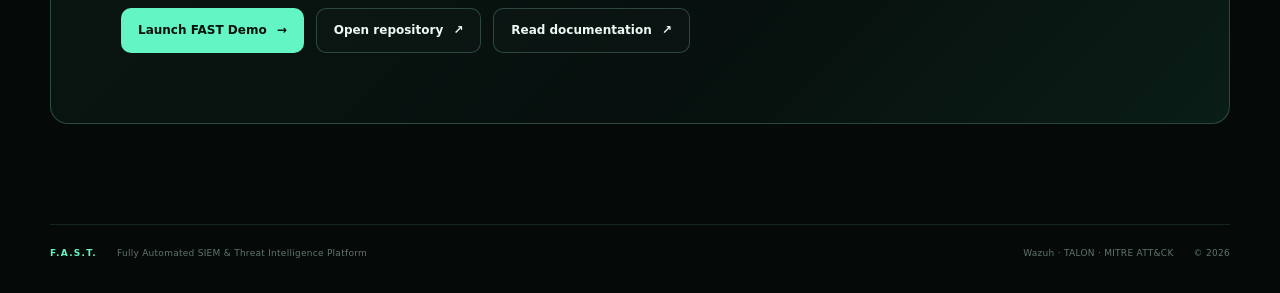
==== commit b7e44e8c: "Fix landing page demo CTA markup" ====
--- a/landing/index.html
+++ b/landing/index.html
@@ -23,7 +23,7 @@
         <h1>Security telemetry.<br><span>Intelligence.</span> Action.</h1>
         <p class="hero-lead">FAST combines threat intelligence, Wazuh SIEM telemetry, custom detections, incident triage, MITRE ATT&amp;CK mapping, and validation workflows into one focused security platform.</p>
         <div class="hero-actions"><a class="button button-primary" href="demo/index.html">Try FAST Demo <span>→</span></a><a class="button button-ghost" href="#architecture">Explore architecture <span>↓</span></a><a class="button button-ghost" href="https://github.com/eppzx2/fast" target="_blank" rel="noreferrer">Source code <span>↗</span></a></div>
-        <div class="hero-meta"><span><i></i> Wazuh 4.9.0</span><span><i></i> TALON IOC Collector</span><span><i></span><span><i></i> MITRE ATT&amp;CK</span></div>
+        <div class="hero-meta"><span><i></i> Wazuh 4.9.0</span><span><i></i> TALON IOC Collector</span><span><i></i> MITRE ATT&amp;CK</span></div>
       </div>
       <div class="hero-visual reveal delay-1" aria-label="FAST platform status illustration">
         <div class="orb orb-a"></div><div class="orb orb-b"></div>
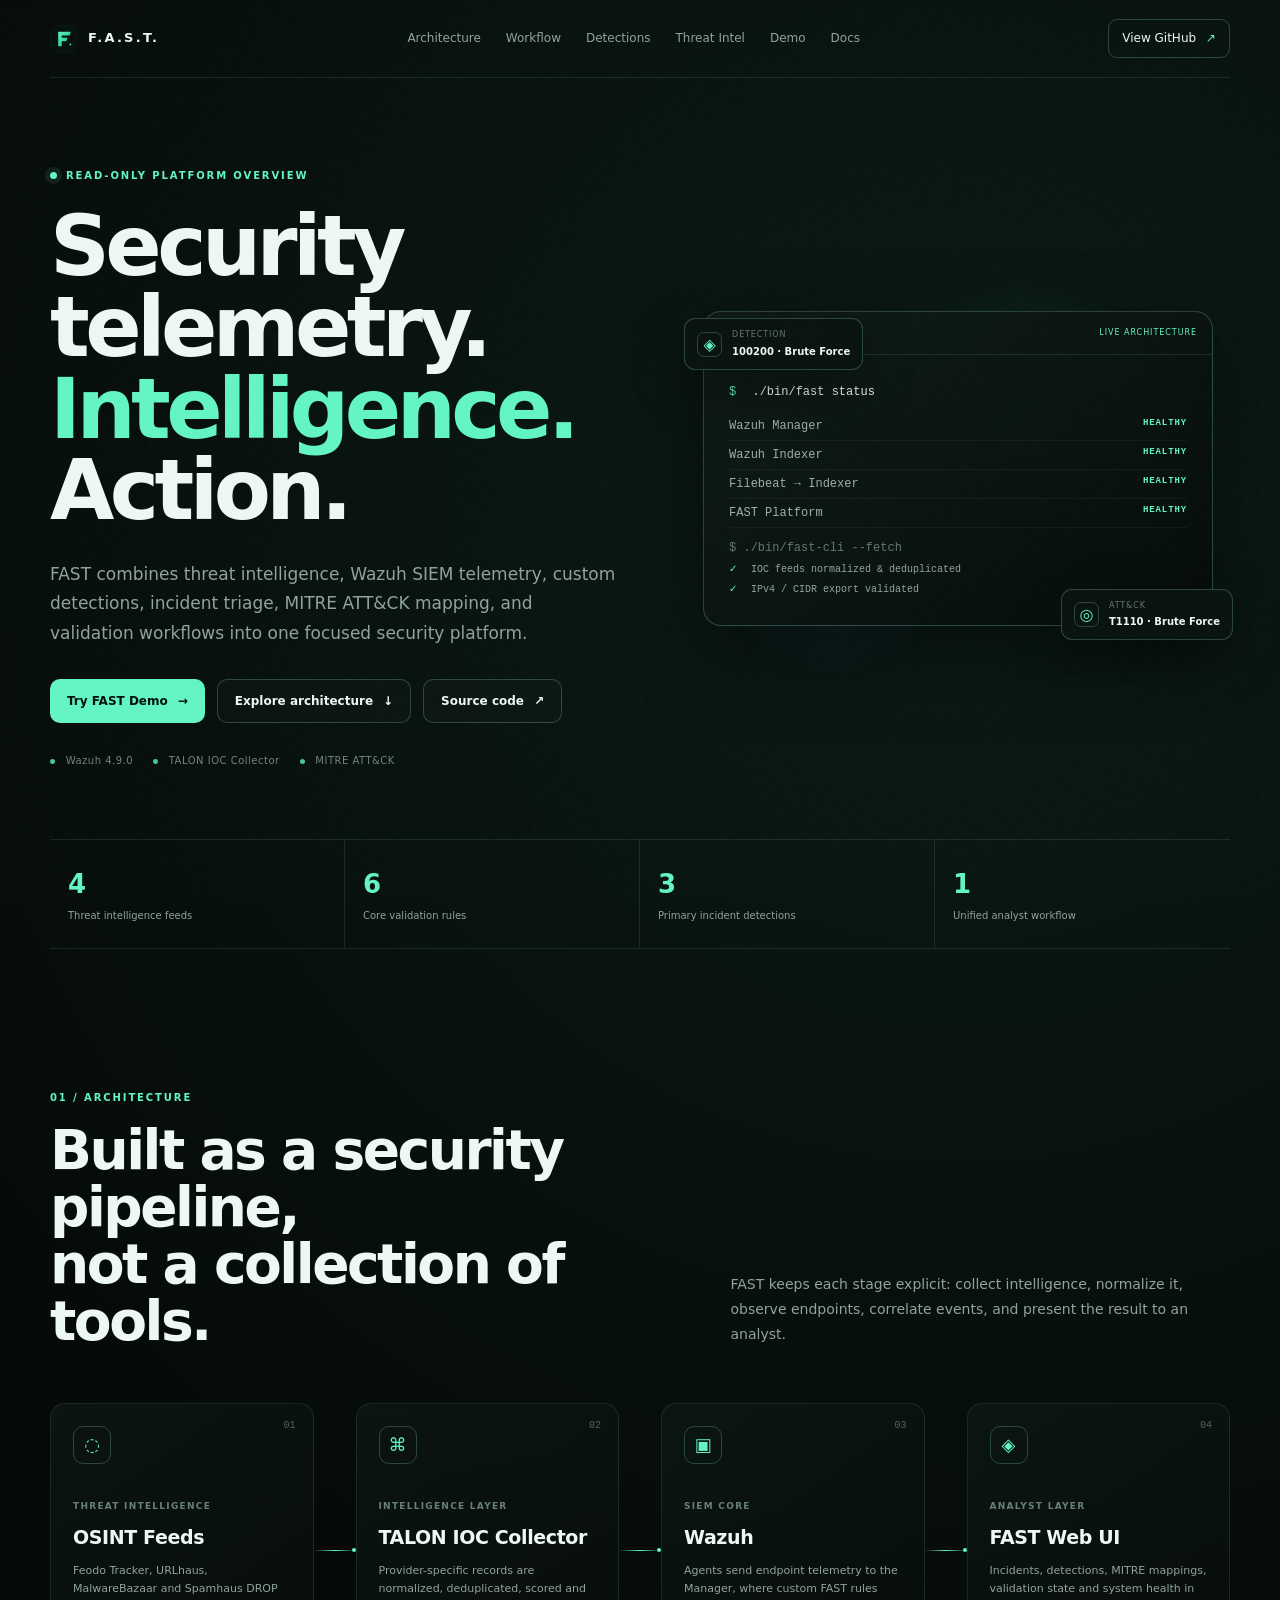
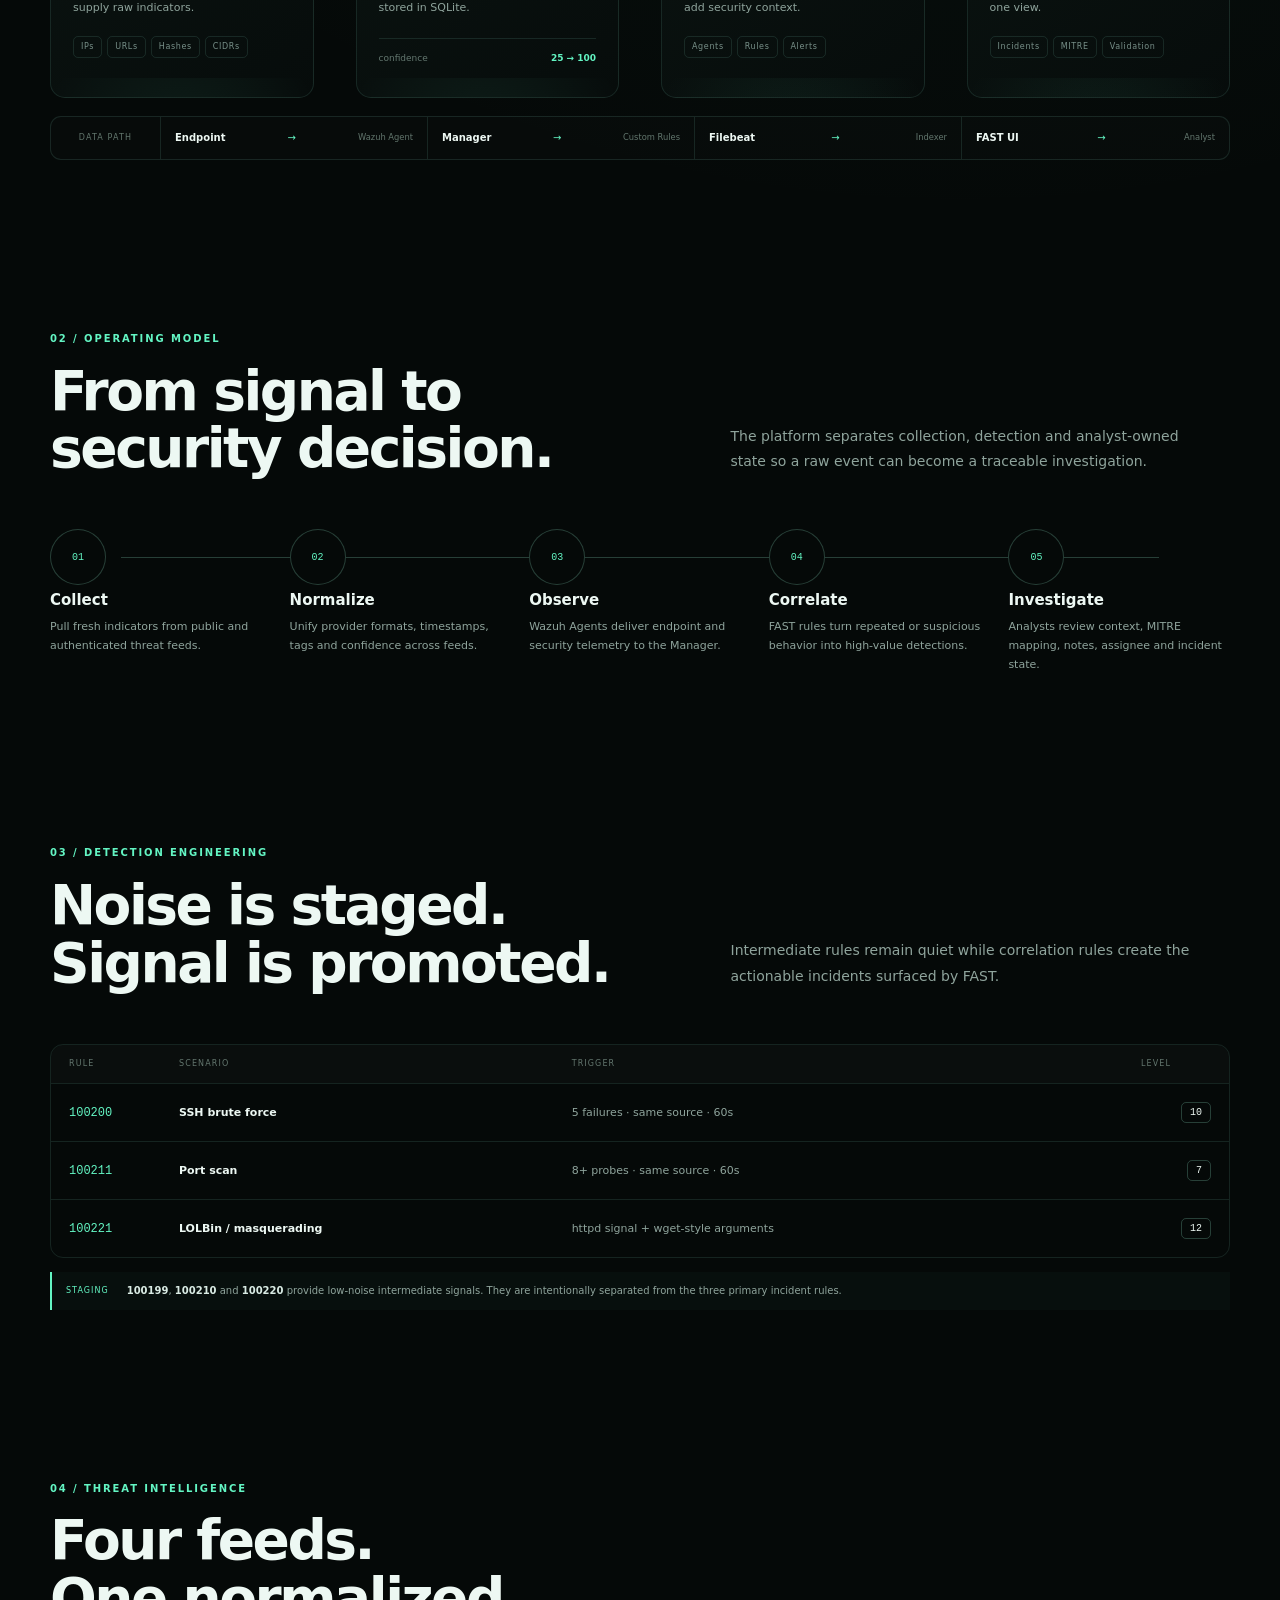
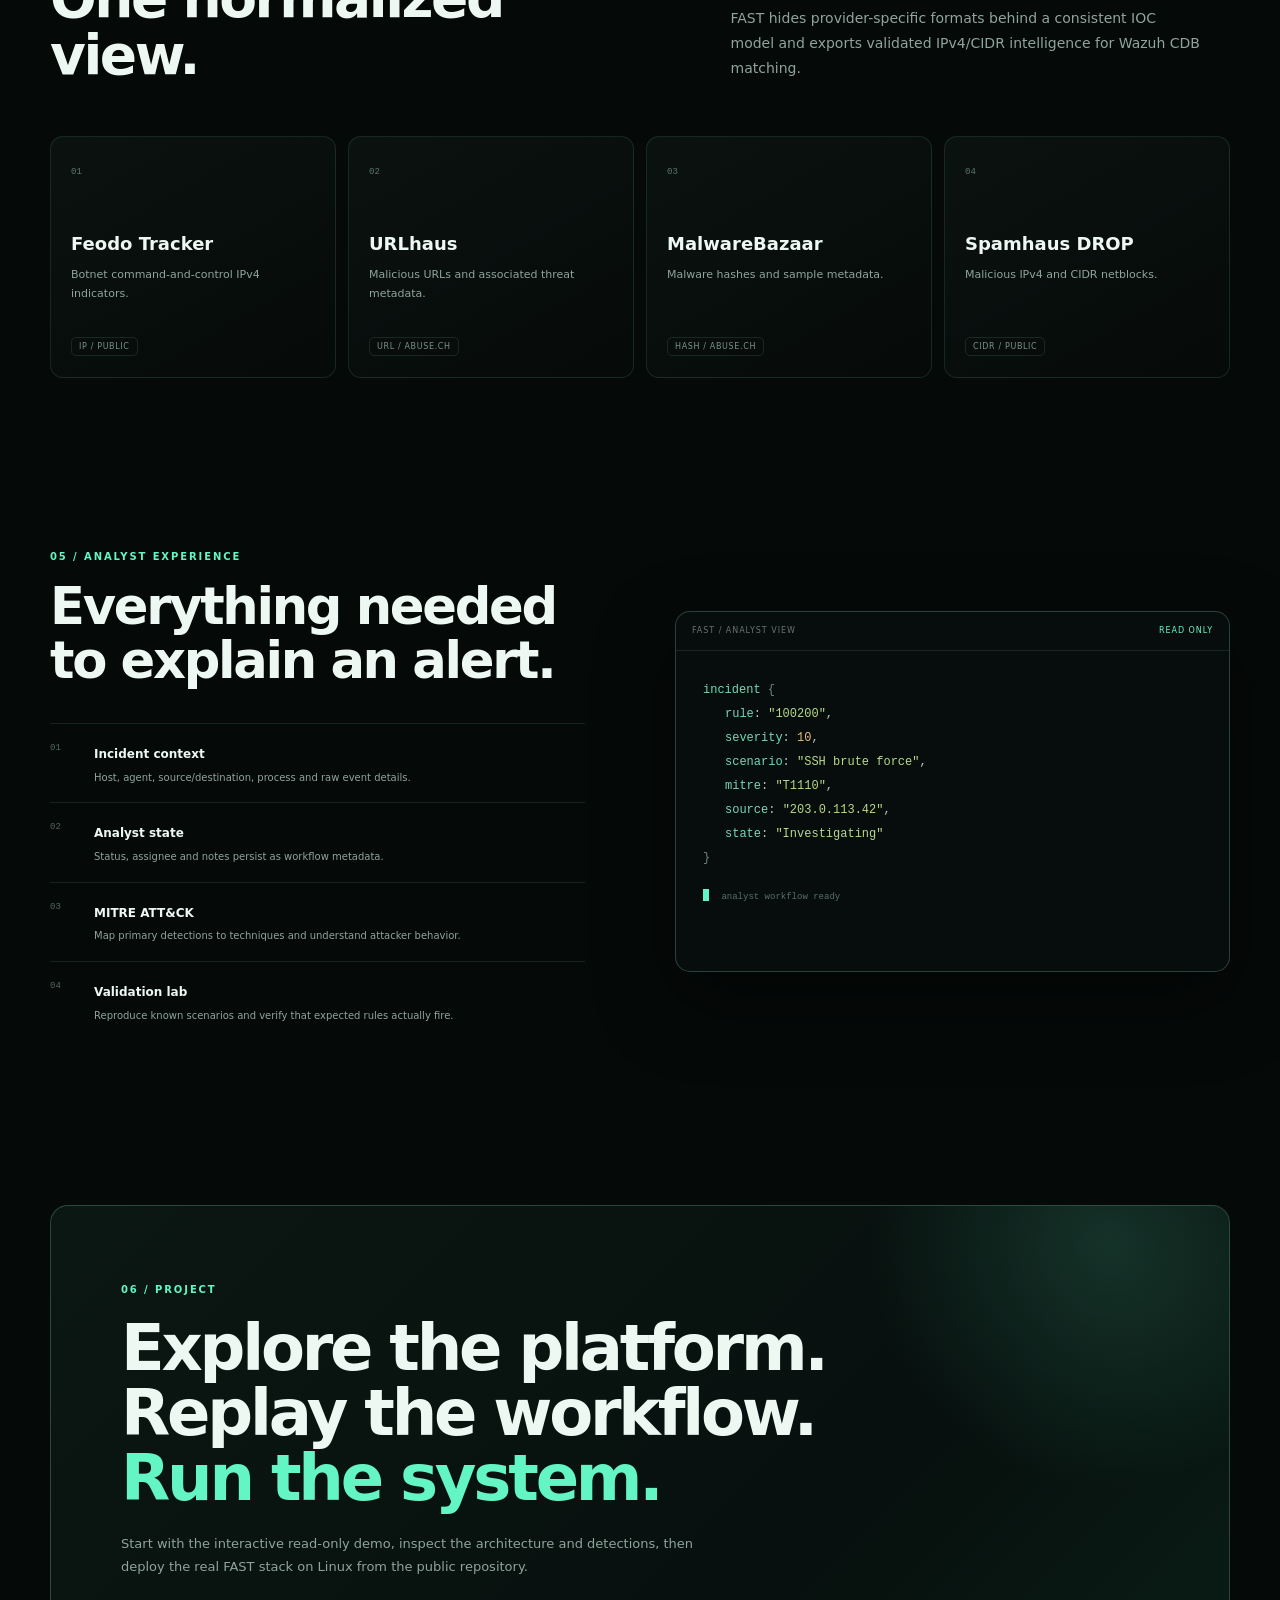
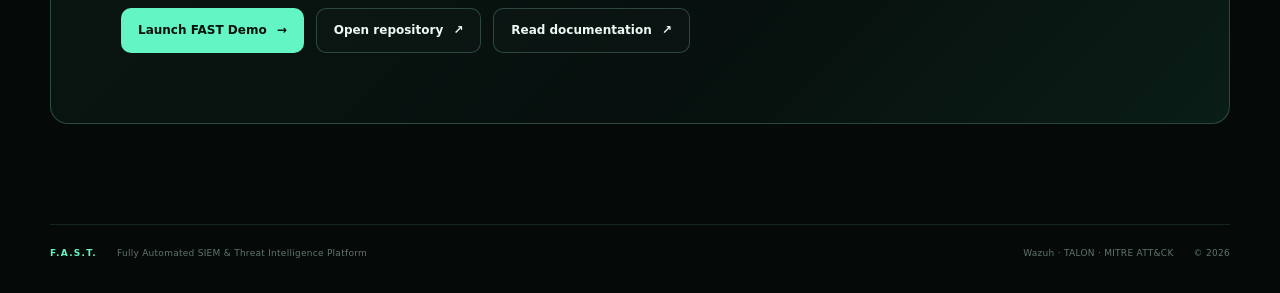
==== commit e07d0fc5: "Add FAST logo favicon and header mark" ====
--- a/landing/index.html
+++ b/landing/index.html
@@ -5,13 +5,14 @@
   <meta name="viewport" content="width=device-width, initial-scale=1">
   <meta name="theme-color" content="#07110f">
   <meta name="description" content="FAST — Fully Automated SIEM & Threat Intelligence Platform. A Wazuh-based security platform combining threat intelligence, custom detections, incident workflow, MITRE ATT&CK mapping, and validation tooling.">
+  <link rel="icon" type="image/svg+xml" href="favicon.svg">
   <title>FAST — SIEM & Threat Intelligence Platform</title>
   <link rel="stylesheet" href="styles.css">
 </head>
 <body>
   <div class="noise" aria-hidden="true"></div>
   <header class="site-header">
-    <a class="brand" href="#top" aria-label="FAST home"><span class="brand-mark">F</span><span class="brand-name">F.A.S.T.</span></a>
+    <a class="brand" href="#top" aria-label="FAST home"><img class="brand-mark" style="border:0" src="favicon.svg" alt="FAST logo" width="28" height="28"><span class="brand-name">F.A.S.T.</span></a>
     <nav class="nav" aria-label="Primary navigation"><a href="#architecture">Architecture</a><a href="#workflow">Workflow</a><a href="#detections">Detections</a><a href="#feeds">Threat Intel</a><a href="demo/index.html">Demo</a><a href="#docs">Docs</a></nav>
     <a class="header-cta" href="https://github.com/eppzx2/fast" target="_blank" rel="noreferrer">View GitHub <span>↗</span></a>
   </header>
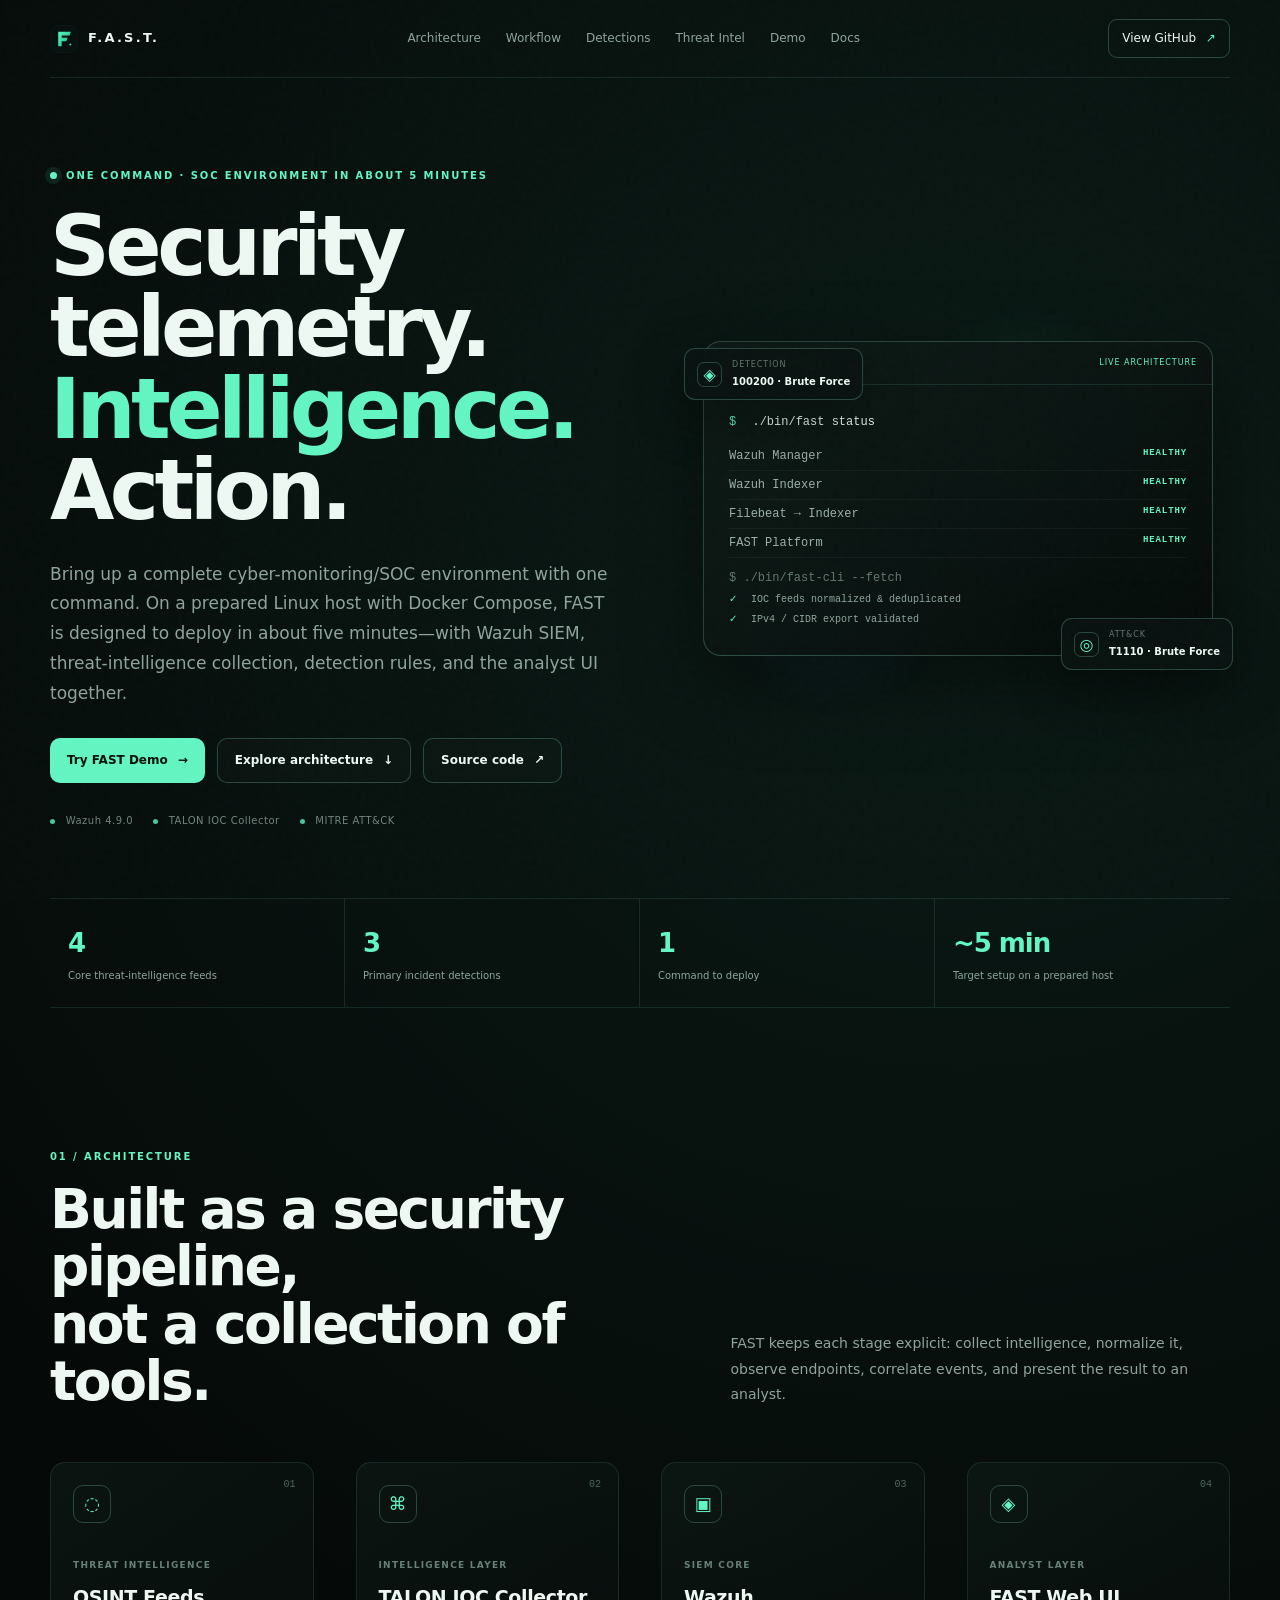
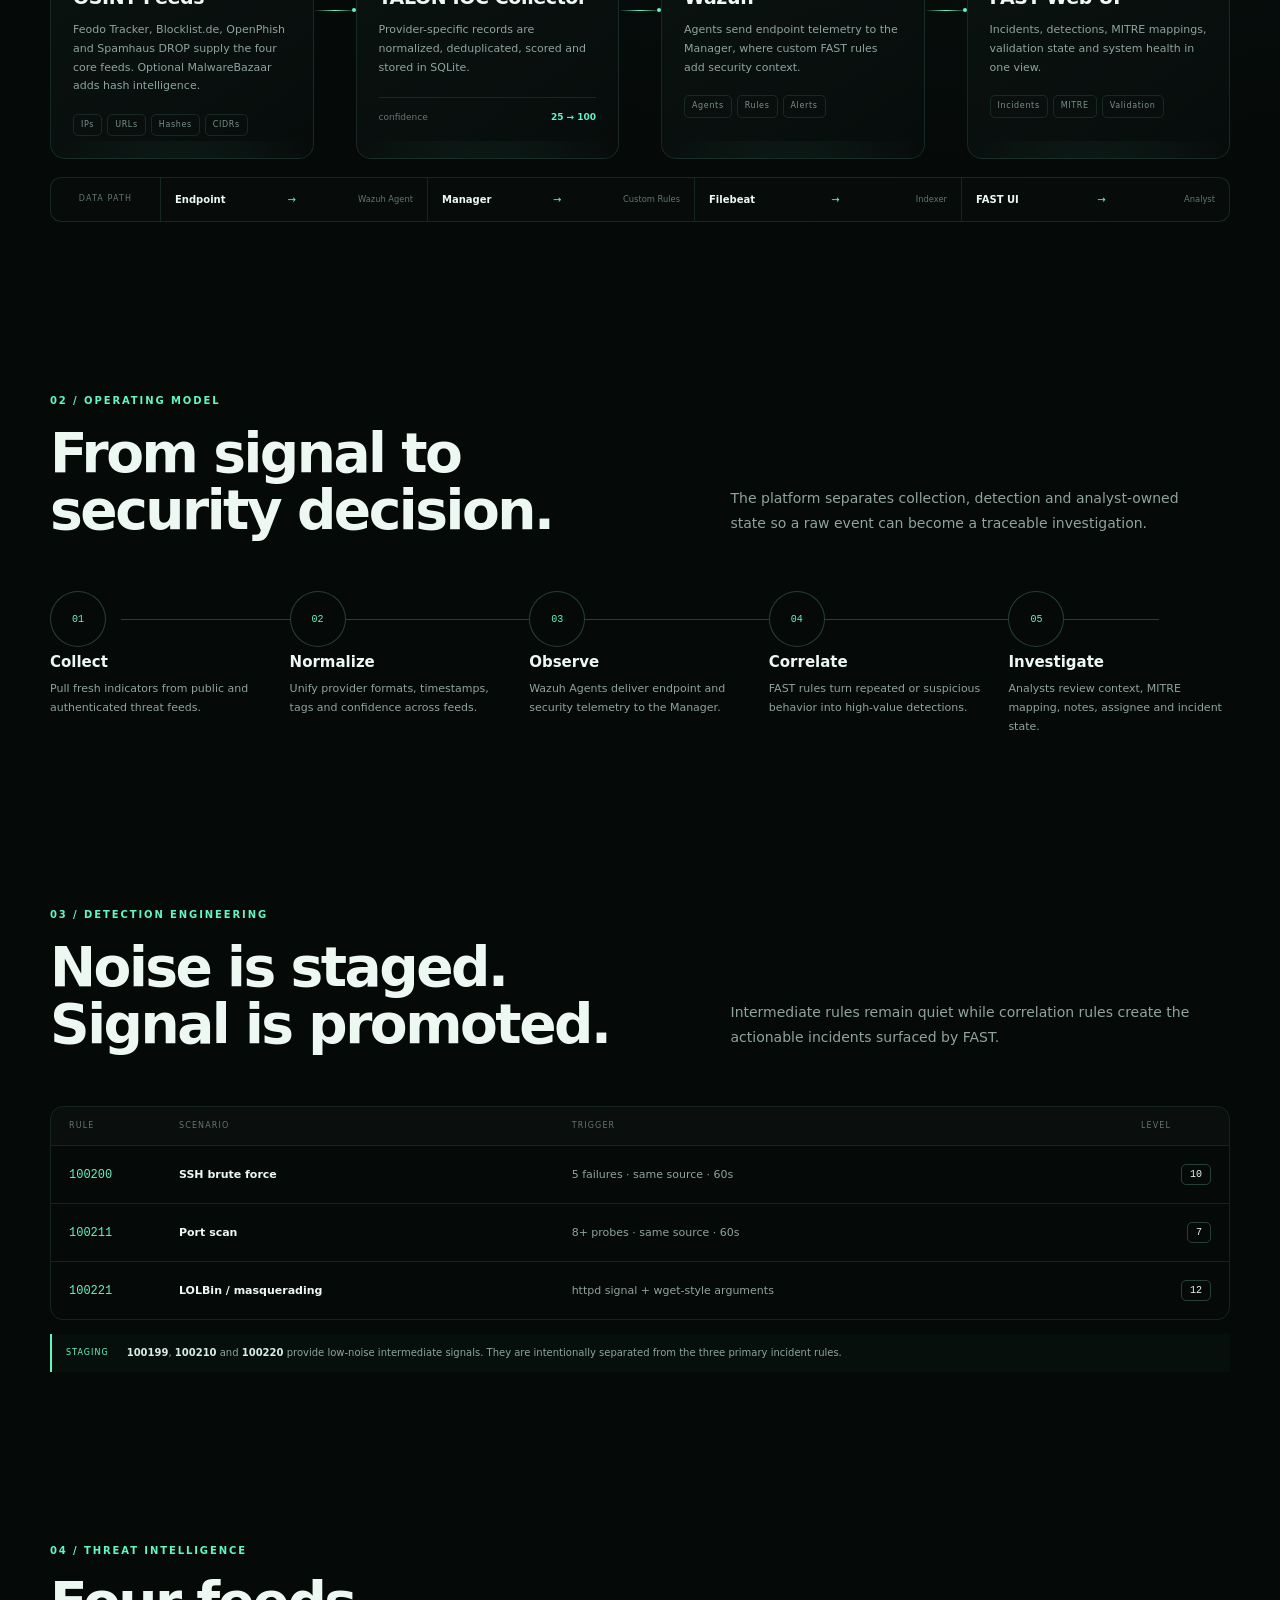
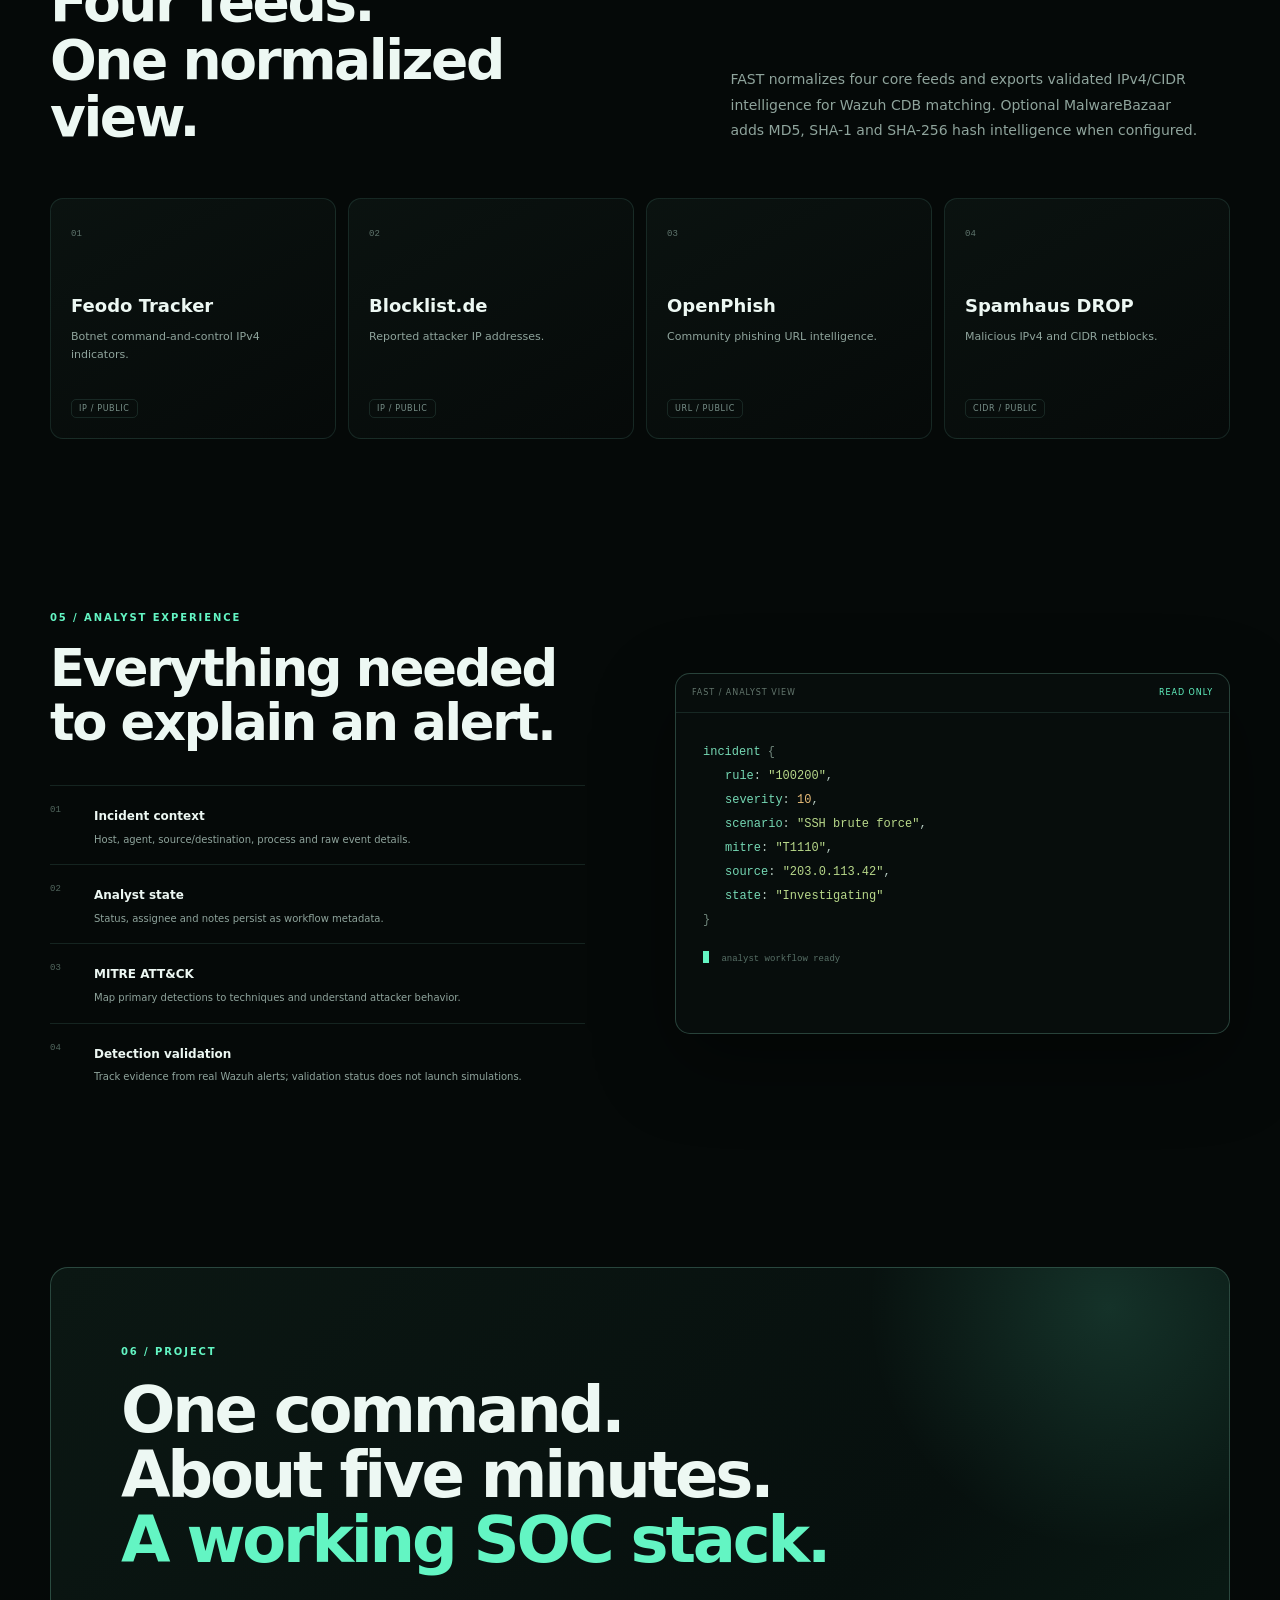
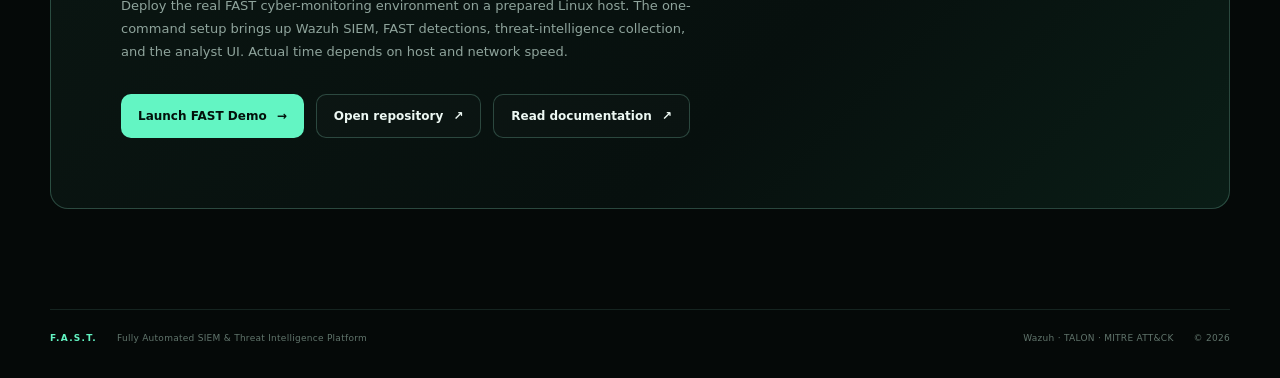
==== commit 639da69b: "docs(ui): align landing index.html with FAST palette and deployment story" ====
--- a/landing/index.html
+++ b/landing/index.html
@@ -3,7 +3,7 @@
 <head>
   <meta charset="utf-8">
   <meta name="viewport" content="width=device-width, initial-scale=1">
-  <meta name="theme-color" content="#07110f">
+  <meta name="theme-color" content="#06141B">
   <meta name="description" content="FAST — Fully Automated SIEM & Threat Intelligence Platform. A Wazuh-based security platform combining threat intelligence, custom detections, incident workflow, MITRE ATT&CK mapping, and validation tooling.">
   <link rel="icon" type="image/svg+xml" href="favicon.svg">
   <title>FAST — SIEM & Threat Intelligence Platform</title>
@@ -20,9 +20,9 @@
   <main id="top">
     <section class="hero section-shell">
       <div class="hero-copy reveal">
-        <div class="eyebrow"><span class="pulse"></span> READ-ONLY PLATFORM OVERVIEW</div>
+        <div class="eyebrow"><span class="pulse"></span> ONE COMMAND · SOC ENVIRONMENT IN ABOUT 5 MINUTES</div>
         <h1>Security telemetry.<br><span>Intelligence.</span> Action.</h1>
-        <p class="hero-lead">FAST combines threat intelligence, Wazuh SIEM telemetry, custom detections, incident triage, MITRE ATT&amp;CK mapping, and validation workflows into one focused security platform.</p>
+        <p class="hero-lead">Bring up a complete cyber-monitoring/SOC environment with one command. On a prepared Linux host with Docker Compose, FAST is designed to deploy in about five minutes—with Wazuh SIEM, threat-intelligence collection, detection rules, and the analyst UI together.</p>
         <div class="hero-actions"><a class="button button-primary" href="demo/index.html">Try FAST Demo <span>→</span></a><a class="button button-ghost" href="#architecture">Explore architecture <span>↓</span></a><a class="button button-ghost" href="https://github.com/eppzx2/fast" target="_blank" rel="noreferrer">Source code <span>↗</span></a></div>
         <div class="hero-meta"><span><i></i> Wazuh 4.9.0</span><span><i></i> TALON IOC Collector</span><span><i></i> MITRE ATT&amp;CK</span></div>
       </div>
@@ -46,12 +46,12 @@
       </div>
     </section>
 
-    <section class="stats-strip section-shell reveal"><div><strong>4</strong><span>Threat intelligence feeds</span></div><div><strong>6</strong><span>Core validation rules</span></div><div><strong>3</strong><span>Primary incident detections</span></div><div><strong>1</strong><span>Unified analyst workflow</span></div></section>
+    <section class="stats-strip section-shell reveal"><div><strong>4</strong><span>Core threat-intelligence feeds</span></div><div><strong>3</strong><span>Primary incident detections</span></div><div><strong>1</strong><span>Command to deploy</span></div><div><strong>~5 min</strong><span>Target setup on a prepared host</span></div></section>
 
     <section class="section-shell section" id="architecture">
       <div class="section-heading reveal"><div><span class="section-kicker">01 / ARCHITECTURE</span><h2>Built as a security pipeline,<br>not a collection of tools.</h2></div><p>FAST keeps each stage explicit: collect intelligence, normalize it, observe endpoints, correlate events, and present the result to an analyst.</p></div>
       <div class="architecture-grid reveal">
-        <article class="arch-card intel"><div class="arch-number">01</div><div class="arch-icon">◌</div><span class="arch-label">THREAT INTELLIGENCE</span><h3>OSINT Feeds</h3><p>Feodo Tracker, URLhaus, MalwareBazaar and Spamhaus DROP supply raw indicators.</p><div class="chip-row"><span>IPs</span><span>URLs</span><span>Hashes</span><span>CIDRs</span></div></article>
+        <article class="arch-card intel"><div class="arch-number">01</div><div class="arch-icon">◌</div><span class="arch-label">THREAT INTELLIGENCE</span><h3>OSINT Feeds</h3><p>Feodo Tracker, Blocklist.de, OpenPhish and Spamhaus DROP supply the four core feeds. Optional MalwareBazaar adds hash intelligence.</p><div class="chip-row"><span>IPs</span><span>URLs</span><span>Hashes</span><span>CIDRs</span></div></article>
         <div class="connector"><span></span></div>
         <article class="arch-card collector"><div class="arch-number">02</div><div class="arch-icon">⌘</div><span class="arch-label">INTELLIGENCE LAYER</span><h3>TALON IOC Collector</h3><p>Provider-specific records are normalized, deduplicated, scored and stored in SQLite.</p><div class="metric"><span>confidence</span><b>25 → 100</b></div></article>
         <div class="connector"><span></span></div>
@@ -74,13 +74,13 @@
     </section>
 
     <section class="section-shell section" id="feeds">
-      <div class="section-heading reveal"><div><span class="section-kicker">04 / THREAT INTELLIGENCE</span><h2>Four feeds.<br>One normalized view.</h2></div><p>FAST hides provider-specific formats behind a consistent IOC model and exports validated IPv4/CIDR intelligence for Wazuh CDB matching.</p></div>
-      <div class="feed-grid reveal"><article class="feed-card"><span class="feed-index">01</span><h3>Feodo Tracker</h3><p>Botnet command-and-control IPv4 indicators.</p><span class="feed-type">IP / PUBLIC</span></article><article class="feed-card"><span class="feed-index">02</span><h3>URLhaus</h3><p>Malicious URLs and associated threat metadata.</p><span class="feed-type">URL / ABUSE.CH</span></article><article class="feed-card"><span class="feed-index">03</span><h3>MalwareBazaar</h3><p>Malware hashes and sample metadata.</p><span class="feed-type">HASH / ABUSE.CH</span></article><article class="feed-card"><span class="feed-index">04</span><h3>Spamhaus DROP</h3><p>Malicious IPv4 and CIDR netblocks.</p><span class="feed-type">CIDR / PUBLIC</span></article></div>
+      <div class="section-heading reveal"><div><span class="section-kicker">04 / THREAT INTELLIGENCE</span><h2>Four feeds.<br>One normalized view.</h2></div><p>FAST normalizes four core feeds and exports validated IPv4/CIDR intelligence for Wazuh CDB matching. Optional MalwareBazaar adds MD5, SHA-1 and SHA-256 hash intelligence when configured.</p></div>
+      <div class="feed-grid reveal"><article class="feed-card"><span class="feed-index">01</span><h3>Feodo Tracker</h3><p>Botnet command-and-control IPv4 indicators.</p><span class="feed-type">IP / PUBLIC</span></article><article class="feed-card"><span class="feed-index">02</span><h3>Blocklist.de</h3><p>Reported attacker IP addresses.</p><span class="feed-type">IP / PUBLIC</span></article><article class="feed-card"><span class="feed-index">03</span><h3>OpenPhish</h3><p>Community phishing URL intelligence.</p><span class="feed-type">URL / PUBLIC</span></article><article class="feed-card"><span class="feed-index">04</span><h3>Spamhaus DROP</h3><p>Malicious IPv4 and CIDR netblocks.</p><span class="feed-type">CIDR / PUBLIC</span></article></div>
     </section>
 
-    <section class="section-shell section split-section"><div class="panel reveal"><span class="section-kicker">05 / ANALYST EXPERIENCE</span><h2>Everything needed to explain an alert.</h2><ul class="feature-list"><li><span>01</span><div><b>Incident context</b><p>Host, agent, source/destination, process and raw event details.</p></div></li><li><span>02</span><div><b>Analyst state</b><p>Status, assignee and notes persist as workflow metadata.</p></div></li><li><span>03</span><div><b>MITRE ATT&amp;CK</b><p>Map primary detections to techniques and understand attacker behavior.</p></div></li><li><span>04</span><div><b>Validation lab</b><p>Reproduce known scenarios and verify that expected rules actually fire.</p></div></li></ul></div><div class="code-panel reveal delay-1"><div class="code-top"><span>FAST / ANALYST VIEW</span><span>READ ONLY</span></div><div class="code-content"><div><span class="c-key">incident</span> <span class="c-punc">{</span></div><div class="indent"><span class="c-key">rule</span>: <span class="c-string">"100200"</span>,</div><div class="indent"><span class="c-key">severity</span>: <span class="c-number">10</span>,</div><div class="indent"><span class="c-key">scenario</span>: <span class="c-string">"SSH brute force"</span>,</div><div class="indent"><span class="c-key">mitre</span>: <span class="c-string">"T1110"</span>,</div><div class="indent"><span class="c-key">source</span>: <span class="c-string">"203.0.113.42"</span>,</div><div class="indent"><span class="c-key">state</span>: <span class="c-string">"Investigating"</span></div><div><span class="c-punc">}</span></div><div class="cursor-line"><span class="cursor"></span> analyst workflow ready</div></div></div></section>
+    <section class="section-shell section split-section"><div class="panel reveal"><span class="section-kicker">05 / ANALYST EXPERIENCE</span><h2>Everything needed to explain an alert.</h2><ul class="feature-list"><li><span>01</span><div><b>Incident context</b><p>Host, agent, source/destination, process and raw event details.</p></div></li><li><span>02</span><div><b>Analyst state</b><p>Status, assignee and notes persist as workflow metadata.</p></div></li><li><span>03</span><div><b>MITRE ATT&amp;CK</b><p>Map primary detections to techniques and understand attacker behavior.</p></div></li><li><span>04</span><div><b>Detection validation</b><p>Track evidence from real Wazuh alerts; validation status does not launch simulations.</p></div></li></ul></div><div class="code-panel reveal delay-1"><div class="code-top"><span>FAST / ANALYST VIEW</span><span>READ ONLY</span></div><div class="code-content"><div><span class="c-key">incident</span> <span class="c-punc">{</span></div><div class="indent"><span class="c-key">rule</span>: <span class="c-string">"100200"</span>,</div><div class="indent"><span class="c-key">severity</span>: <span class="c-number">10</span>,</div><div class="indent"><span class="c-key">scenario</span>: <span class="c-string">"SSH brute force"</span>,</div><div class="indent"><span class="c-key">mitre</span>: <span class="c-string">"T1110"</span>,</div><div class="indent"><span class="c-key">source</span>: <span class="c-string">"203.0.113.42"</span>,</div><div class="indent"><span class="c-key">state</span>: <span class="c-string">"Investigating"</span></div><div><span class="c-punc">}</span></div><div class="cursor-line"><span class="cursor"></span> analyst workflow ready</div></div></div></section>
 
-    <section class="section-shell section final-section" id="docs"><div class="final-card reveal"><div class="final-glow"></div><span class="section-kicker">06 / PROJECT</span><h2>Explore the platform.<br>Replay the workflow.<br><span>Run the system.</span></h2><p>Start with the interactive read-only demo, inspect the architecture and detections, then deploy the real FAST stack on Linux from the public repository.</p><div class="final-actions"><a class="button button-primary" href="demo/index.html">Launch FAST Demo <span>→</span></a><a class="button button-ghost" href="https://github.com/eppzx2/fast" target="_blank" rel="noreferrer">Open repository <span>↗</span></a><a class="button button-ghost" href="https://github.com/eppzx2/fast/tree/main/docs" target="_blank" rel="noreferrer">Read documentation <span>↗</span></a></div></div></section>
+    <section class="section-shell section final-section" id="docs"><div class="final-card reveal"><div class="final-glow"></div><span class="section-kicker">06 / PROJECT</span><h2>One command.<br>About five minutes.<br><span>A working SOC stack.</span></h2><p>Deploy the real FAST cyber-monitoring environment on a prepared Linux host. The one-command setup brings up Wazuh SIEM, FAST detections, threat-intelligence collection, and the analyst UI. Actual time depends on host and network speed.</p><div class="final-actions"><a class="button button-primary" href="demo/index.html">Launch FAST Demo <span>→</span></a><a class="button button-ghost" href="https://github.com/eppzx2/fast" target="_blank" rel="noreferrer">Open repository <span>↗</span></a><a class="button button-ghost" href="https://github.com/eppzx2/fast/tree/test/docs" target="_blank" rel="noreferrer">Read documentation <span>↗</span></a></div></div></section>
   </main>
 
   <footer class="site-footer section-shell"><div><span class="footer-brand">F.A.S.T.</span><span>Fully Automated SIEM &amp; Threat Intelligence Platform</span></div><div><span>Wazuh · TALON · MITRE ATT&amp;CK</span><span>© 2026</span></div></footer>
